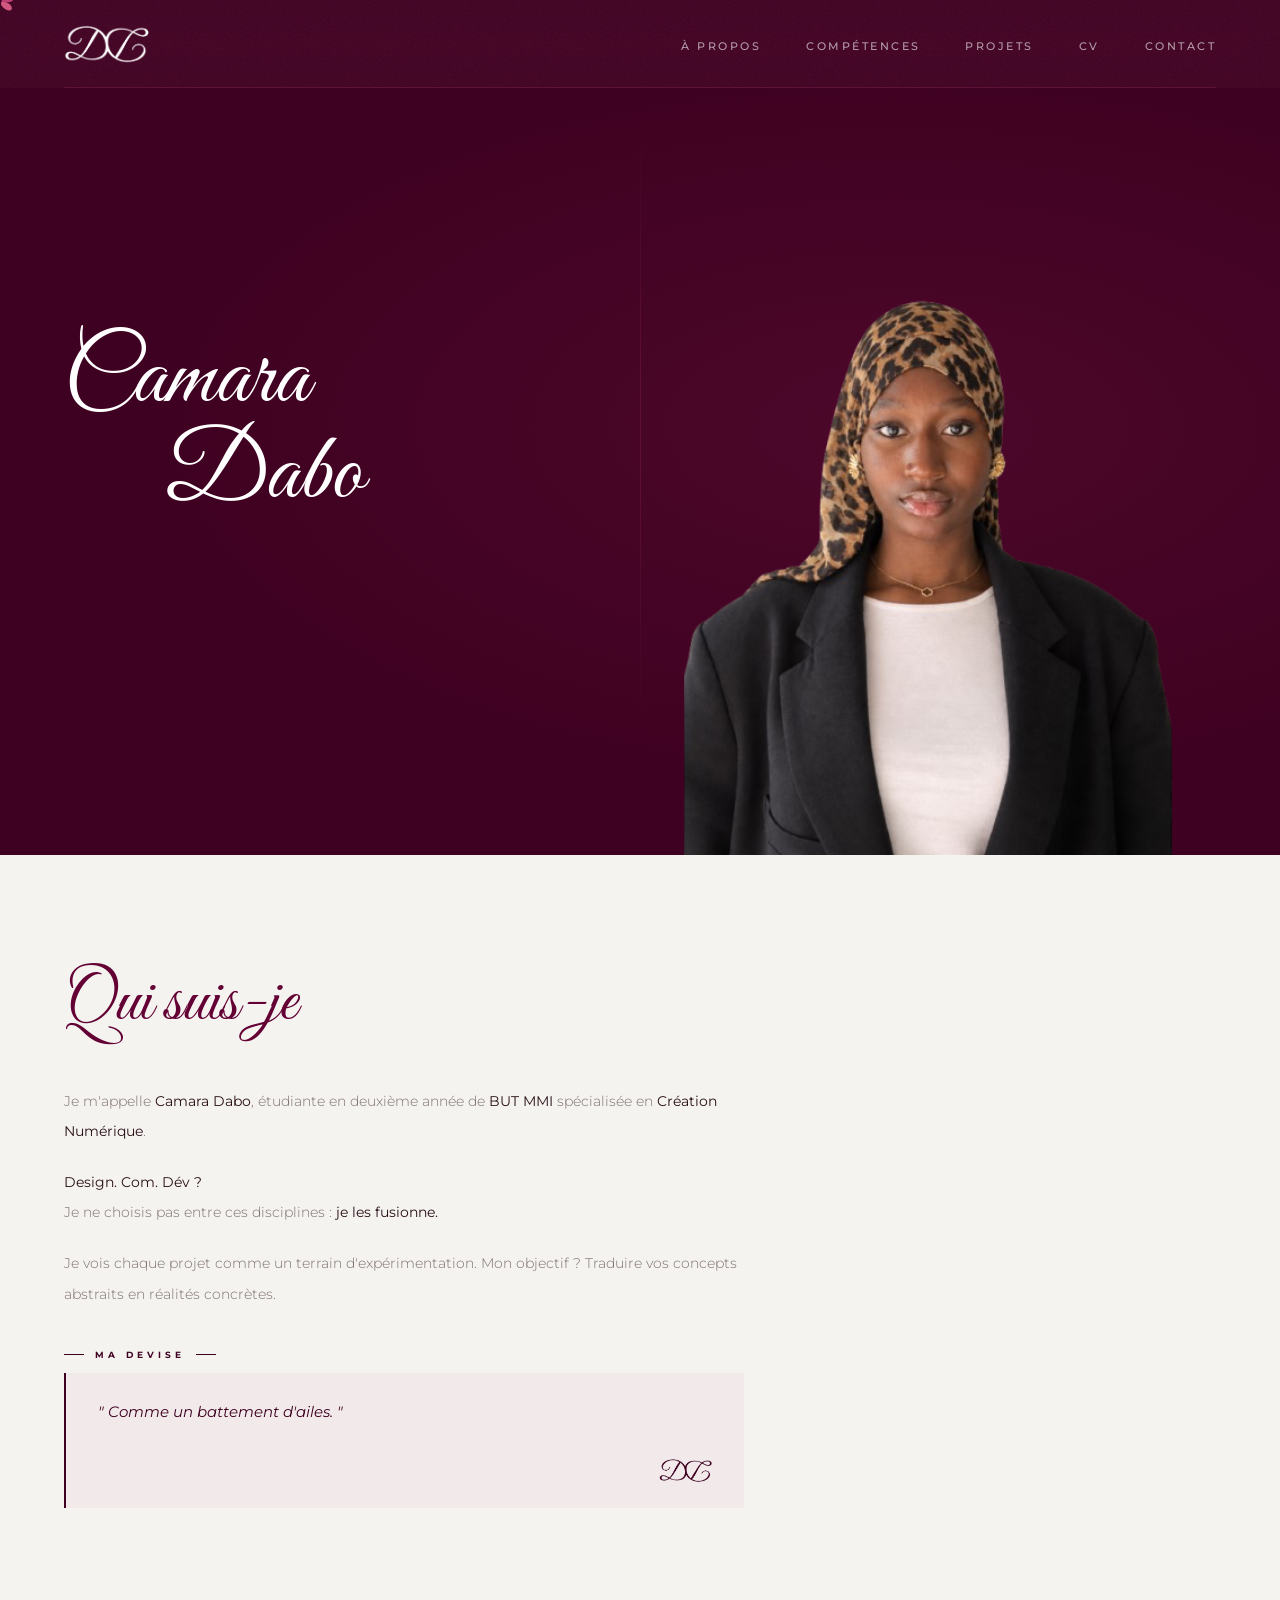
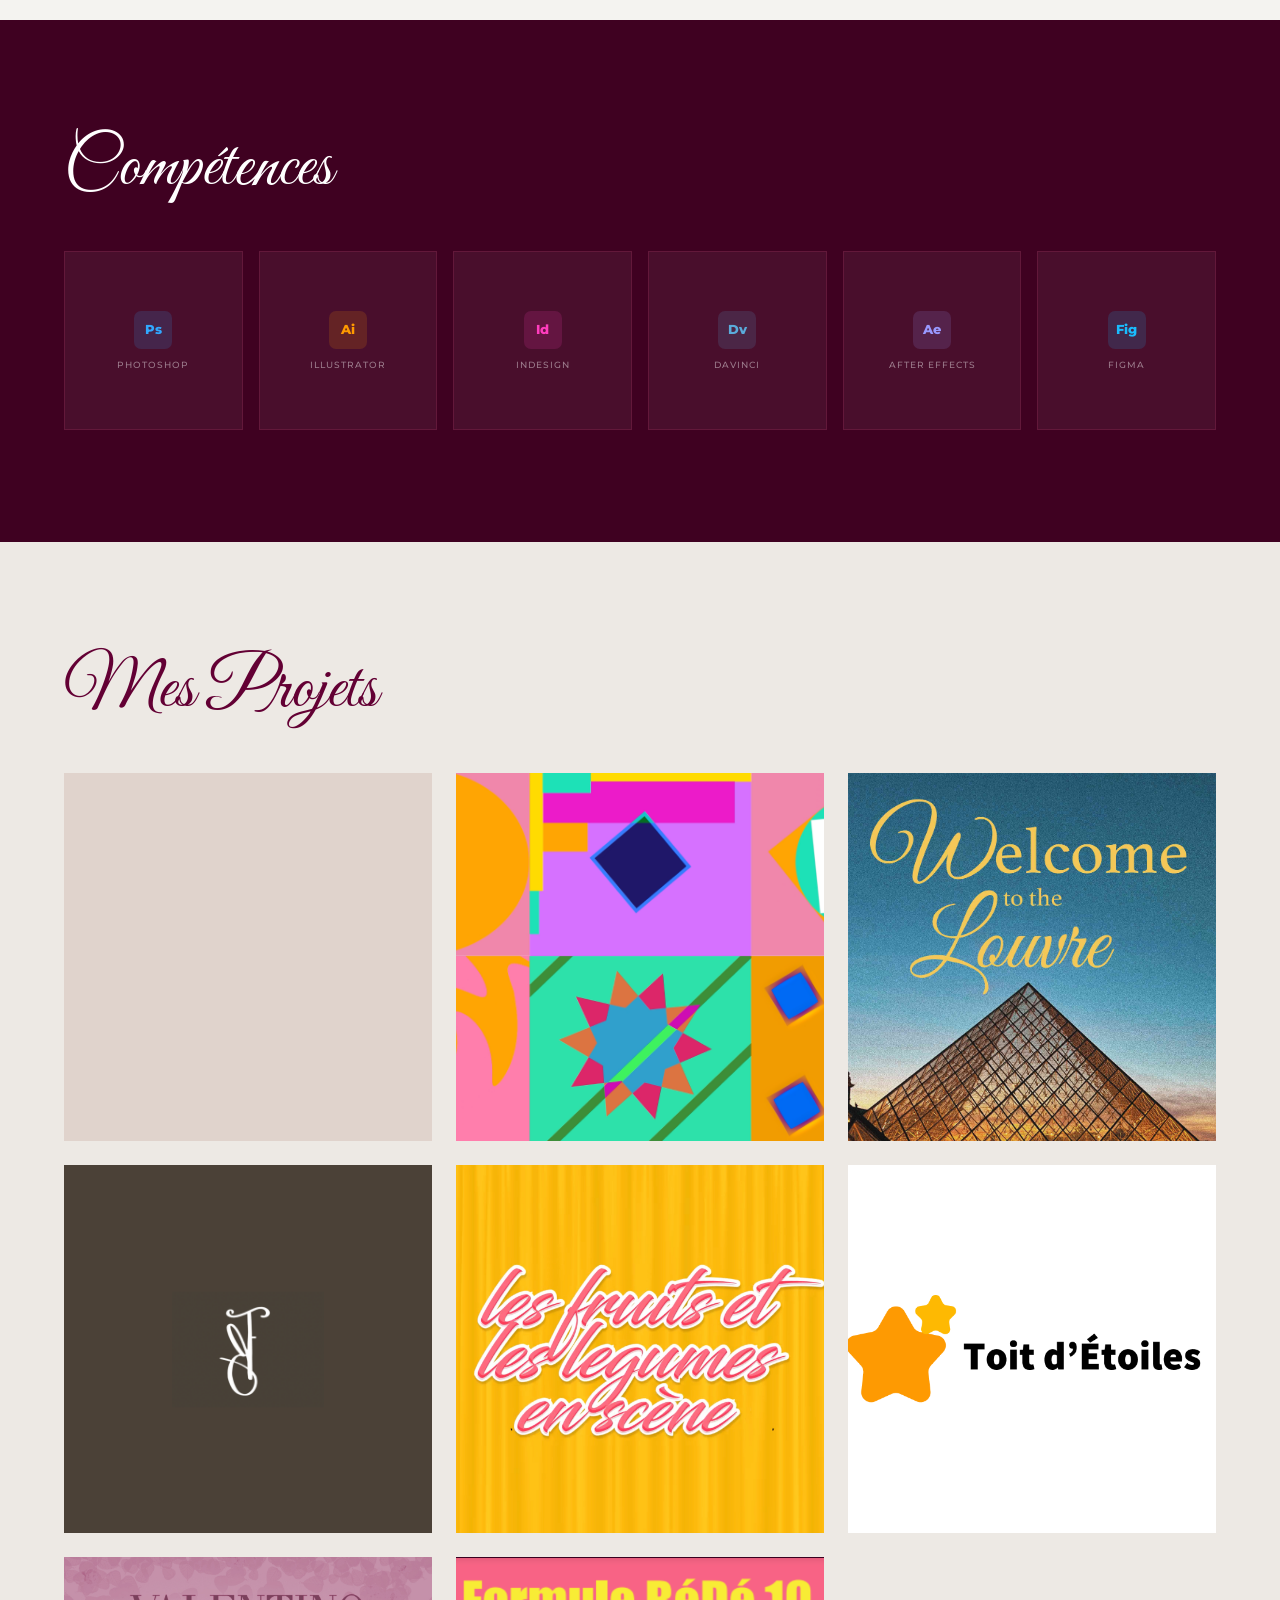
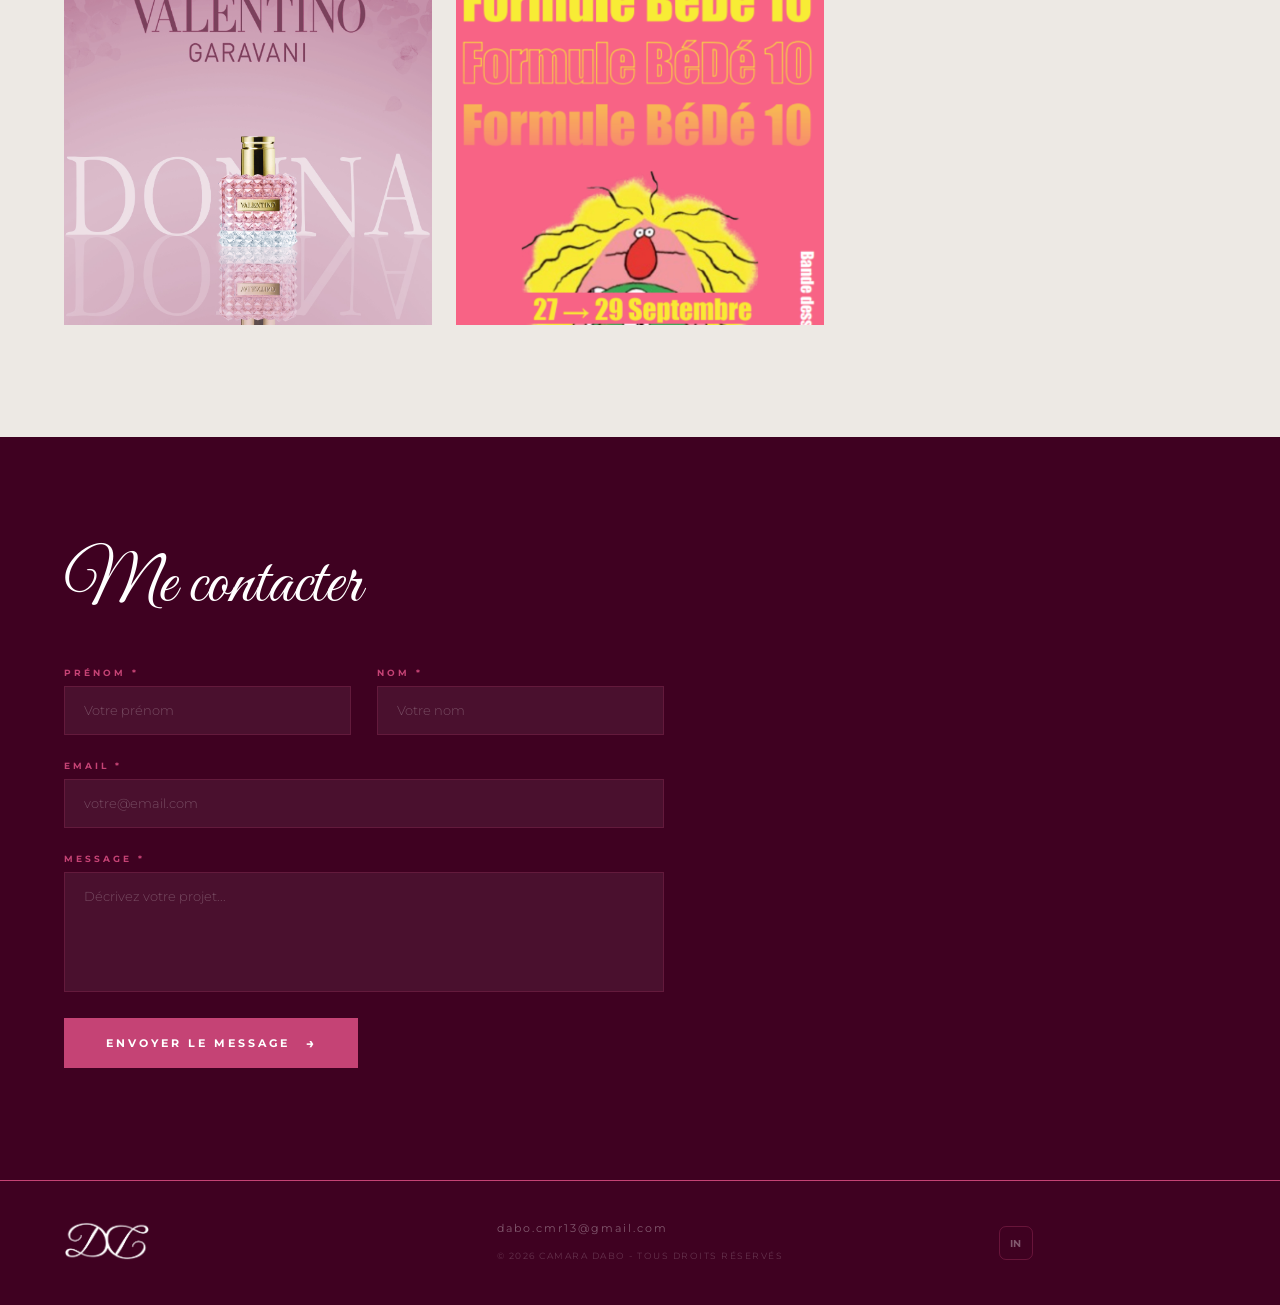
==== index.html @ da6d6d0e "Refactor hero section and update study year Updated the hero section to separate first name and last" ====
<!DOCTYPE html>
<html lang="fr">
<head>
    <meta charset="UTF-8">
    <meta name="viewport" content="width=device-width, initial-scale=1.0">
    <title>Camara Dabo — Designer</title>
    <link href="https://fonts.googleapis.com/css2?family=Great+Vibes&family=Montserrat:ital,wght@0,300;0,400;0,500;0,600;0,700;1,300&display=swap" rel="stylesheet">
    <link rel="stylesheet" href="css/style.css">
<link rel="icon" type="image/png" href="images/logo-couleur.png">
</head>
<body>

<svg id="bf-main" xmlns="http://www.w3.org/2000/svg" viewBox="0 0 50 40">
  <path d="M24 18 C18 10, 6 6, 4 14 C2 20, 10 26, 22 22 Z" fill="#c54375" opacity=".95"/>
  <path d="M23 22 C16 22, 5 28, 8 34 C11 38, 20 34, 24 26 Z" fill="#e0608a" opacity=".9"/>
  <path d="M26 18 C32 10, 44 6, 46 14 C48 20, 40 26, 28 22 Z" fill="#c54375" opacity=".95"/>
  <path d="M27 22 C34 22, 45 28, 42 34 C39 38, 30 34, 26 26 Z" fill="#e0608a" opacity=".9"/>
  <ellipse cx="25" cy="21" rx="1.8" ry="10" fill="#3f0121"/>
  <circle cx="25" cy="11" r="2" fill="#3f0121"/>
</svg>

<nav id="nav" class="dark">
  <a href="#hero" class="logo">
    <img src="images/logo-blanc.png" id="nav-logo" alt="Logo Dabo" style="height: 40px;">
  </a>
  <ul id="nav-menu">
    <button class="menu-close" id="menu-close">✕</button>
    <li><a href="#about">À propos</a></li>
    <li><a href="#skills">Compétences</a></li>
    <li><a href="#projects">Projets</a></li>
    <li><a href="CV-Camara-Dabo.pdf" target="_blank">Cv</a></li>
    <li><a href="#contact">Contact</a></li>
  </ul>
  <button class="burger" id="burger" aria-label="Menu">
    <span></span>
    <span></span>
    <span></span>
  </button>
</nav>

<section id="hero" data-theme="dark">
  <div class="hero-text">
    <p class="hero-firstname fade d1">Camara</p>
    <h1 class="hero-name fade d2">Dabo</h1>
  </div>
  <div class="hero-photo fade d3">
    <div class="photo-wrap">
      <img src="images/DaboSansFond.png" alt="Camara Dabo" class="photo-main">
    </div>
  </div>
</section>

<section id="about" data-theme="light">
  <h2 class="section-title-gv fade">Qui suis-je</h2>
  <div class="about-body">
    <p class="fade d1">
      Je m'appelle <strong>Camara Dabo</strong>, étudiante en deuxième année de <strong>BUT MMI</strong> spécialisée en <strong>Création Numérique</strong>. 
    </p>

    <p class="fade d2">
      <strong>Design. Com. Dév ?</strong><br>
      Je ne choisis pas entre ces disciplines : <strong>je les fusionne.</strong>
    </p>

    <p class="fade d3">
      Je vois chaque projet comme un terrain d'expérimentation. Mon objectif ? Traduire vos concepts abstraits en réalités concrètes.
    </p>

    <div class="citation-wrap fade d4">
      <div class="citation-label">Ma devise</div>
      <div class="citation-block">
        <p>" Comme un battement d'ailes. "</p>
        <span class="citation-author">
           <img src="images/logo-prune.png" alt="Logo" style="height: 25px; float: right; margin-top: 10px;">
        </span>
      </div>
    </div>
  </div>
</section>

<section id="skills" data-theme="dark">
  <h2 class="section-title-gv fade">Compétences</h2>
  <div class="sw-grid">
    <div class="sw-card fade d1"><div class="sw-ico ps">Ps</div><span class="sw-name">Photoshop</span></div>
    <div class="sw-card fade d2"><div class="sw-ico ai">Ai</div><span class="sw-name">Illustrator</span></div>
    <div class="sw-card fade d3"><div class="sw-ico id">Id</div><span class="sw-name">InDesign</span></div>
    <div class="sw-card fade d4"><div class="sw-ico dv">Dv</div><span class="sw-name">DaVinci</span></div>
    <div class="sw-card fade d5"><div class="sw-ico ae">Ae</div><span class="sw-name">After Effects</span></div>
    <div class="sw-card fade d6"><div class="sw-ico fig">Fig</div><span class="sw-name">Figma</span></div>
  </div>
</section>

<!-- ══ PROJECTS — CRÈME ══ -->
<section id="projects" data-theme="light">
  <h2 class="section-title-gv fade">Mes Projets</h2>
  <div class="proj-grid">

    <a href="projets/animation-logo-nike.html" class="proj-card-link fade d1">
  <div class="proj-card">
    <img src="images/logo-nike.png" alt="Animation Logo Nike" onerror="this.style.display='none'">
    <div class="proj-overlay">
      <span class="proj-tag">Motion Design</span>
      <div class="proj-name">Animation Logo Nike</div>
      <p class="proj-desc">Évolution animée de 3 logos Nike de 1964 à aujourd'hui.</p>
      <span class="proj-cta">Voir le projet →</span>
    </div>
  </div>
</a>

    <a href="projets/animation-geographique.html" class="proj-card-link fade d1">
  <div class="proj-card">
    <img src="images/formesgeo.png" alt="Formes géométriques" onerror="this.style.display='none'">
    <div class="proj-overlay">
      <span class="proj-tag">Motion Design</span>
      <div class="proj-name">Formes en mouvement</div>
      <p class="proj-desc">Six animations géométriques assemblées en une seule composition sur After Effects.</p>
      <span class="proj-cta">Voir le projet →</span>
    </div>
  </div>
</a>

    <a href="projets/louvre.html" class="proj-card-link fade d1">
      <div class="proj-card">
        <img src="images/Louvre.jpg" alt="The Louvre" onerror="this.style.display='none'">
        <div class="proj-overlay">
          <span class="proj-tag">Design Graphique</span>
          <div class="proj-name">The Louvre</div>
          <p class="proj-desc">Affiche architecturale du Musée du Louvre.</p>
          <span class="proj-cta">Voir le projet →</span>
        </div>
      </div>
    </a>

    <a href="projets/btf.html" class="proj-card-link fade d2">
      <div class="proj-card">
        <img src="images/butterflycosmt.png" alt="Butterfly Cosmetics" onerror="this.style.display='none'">
        <div class="proj-overlay">
          <span class="proj-tag">Branding</span>
          <div class="proj-name">Butterfly Cosmetics</div>
          <p class="proj-desc">Branding de ma marque Butterfly Cosmetics.</p>
          <span class="proj-cta">Voir le projet →</span>
        </div>
      </div>
    </a>

    <a href="projets/motion-data.html" class="proj-card-link fade d3">
      <div class="proj-card">
        <img src="images/miniatureFL.png" alt="Motion Design" onerror="this.style.display='none'">
        <div class="proj-overlay">
          <span class="proj-tag">Motion design</span>
          <div class="proj-name">Les fruits et légumes en scène</div>
          <p class="proj-desc">Data-visualisation d'un jeu de données en motion design.</p>
          <span class="proj-cta">Voir le projet →</span>
        </div>
      </div>
    </a>

    <a href="projets/toitdetoiles.html" class="proj-card-link fade d4">
      <div class="proj-card">
        <img src="images/toitdetoiles.png" alt="Toit d'étoiles" onerror="this.style.display='none'">
        <div class="proj-overlay">
          <span class="proj-tag">Design d'interface</span>
          <div class="proj-name">Toit d'étoiles</div>
          <p class="proj-desc">Maquette web pour un site d'une agence immobilière fictive.</p>
          <span class="proj-cta">Voir le projet →</span>
        </div>
      </div>
    </a>

    <a href="projets/valentino.html" class="proj-card-link fade d5">
      <div class="proj-card">
        <img src="images/valentino.jpg" alt="Valentino" onerror="this.style.display='none'">
        <div class="proj-overlay">
          <span class="proj-tag">Design graphique</span>
          <div class="proj-name">Valentino - Donna</div>
          <p class="proj-desc">Flyer promotionnel pour l'eau de parfum Donna.</p>
          <span class="proj-cta">Voir le projet →</span>
        </div>
      </div>
    </a>

    <a href="projets/formulebd.html" class="proj-card-link fade d6">
      <div class="proj-card">
        <img src="images/formulebd.png" alt="Formule Bédé" onerror="this.style.display='none'">
        <div class="proj-overlay">
          <span class="proj-tag">Design éditorial</span>
          <div class="proj-name">Formule Bédé 10</div>
          <p class="proj-desc">Programme du festival Formule Bédé 10 réalisé sur InDesign.</p>
          <span class="proj-cta">Voir le projet →</span>
        </div>
      </div>
    </a>

  </div>
</section>

<section id="contact" data-theme="dark">
  <h2 class="section-title-gv fade">Me contacter</h2>
  <form class="form fade d1" action="https://formspree.io/f/mjgeqdlr" method="POST">
    <input type="hidden" name="_subject" value="Nouveau message depuis ton portfolio">
    <div class="form-row">
      <div class="fg"><label>Prénom *</label><input type="text" name="prénom" placeholder="Votre prénom" required></div>
      <div class="fg"><label>Nom *</label><input type="text" name="nom" placeholder="Votre nom" required></div>
    </div>
    <div class="fg"><label>Email *</label><input type="email" name="email" placeholder="votre@email.com" required></div>
    <div class="fg"><label>Message *</label><textarea name="message" placeholder="Décrivez votre projet..." required></textarea></div>
    <button type="submit" class="form-btn">Envoyer le message</button>
  </form>
</section>

<footer>
  <div class="footer-left">
     <img src="images/logo-blanc.png" alt="Logo Dabo" style="height: 40px;">
  </div>
  <div class="footer-center">
    <a href="mailto:camara.dabo@email.com" class="fmail">dabo.cmr13@gmail.com</a>
    <div class="fcopy">© 2026 Camara Dabo - Tous droits réservés</div>
  </div>
  <div class="footer-right">
    <div class="fsocials">
      <a href="https://www.linkedin.com/in/dabo-camara/" class="soc">IN</a>
    </div>
  </div>
</footer>

<script src="js/index.js"></script></body>
</html>
---- css/style.css ----
:root {
    --dark: #3f0121;
    --primary: #630034;
    --accent: #c54375;
    --cream: #f4f3f0;
    --warm: #ede9e4;
    --white: #ffffff;
    --muted: #9e8e8a;
    --ink: #2a1018;
}

*, ::before, ::after {
    margin: 0px;
    padding: 0px;
    box-sizing: border-box;
}

html {
    scroll-behavior: smooth;
}

body {
    font-family: Montserrat, sans-serif;
    background: var(--cream);
    color: var(--ink);
    overflow-x: hidden;
    cursor: none;
}

::-webkit-scrollbar {
    width: 2px;
}

::-webkit-scrollbar-thumb {
    background: var(--accent);
}

#bf-main, #bf-trail {
    position: fixed;
    pointer-events: none;
    z-index: 9999;
    transform: translate(-50%, -50%);
    animation: 1.1s ease-in-out infinite bf-flutter;
}

#bf-main {
    width: 34px;
    height: 34px;
}

#bf-trail {
    width: 20px;
    height: 20px;
    z-index: 9998;
    opacity: 0.3;
    transition: left 0.14s ease-out, top 0.14s ease-out;
    animation-direction: reverse;
}

@keyframes bf-flutter {
    0%, 100% {
        transform: translate(-50%, -50%) scaleX(1) rotate(-6deg);
    }

    25% {
        transform: translate(-50%, -50%) scaleX(0.45) rotate(0deg);
    }

    50% {
        transform: translate(-50%, -50%) scaleX(1) rotate(6deg);
    }

    75% {
        transform: translate(-50%, -50%) scaleX(0.45) rotate(0deg);
    }
}

nav {
    position: fixed;
    top: 0px;
    left: 0px;
    right: 0px;
    z-index: 100;
    display: flex;
    align-items: center;
    justify-content: space-between;
    padding: 1.5rem 5vw;
    transition: padding 0.35s, background 0.4s;
    isolation: isolate;
}

nav::before {
    content: "";
    position: absolute;
    inset: 0px;
    z-index: -1;
    background-image: url("data:image/svg+xml,%3Csvg viewBox='0 0 200 200' xmlns='http://www.w3.org/2000/svg'%3E%3Cfilter id='n'%3E%3CfeTurbulence type='fractalNoise' baseFrequency='0.8' numOctaves='4' stitchTiles='stitch'/%3E%3C/filter%3E%3Crect width='100%25' height='100%25' filter='url(%23n)' opacity='0.07'/%3E%3C/svg%3E");
    background-size: 180px 180px;
    pointer-events: none;
}

nav::after {
    content: "";
    position: absolute;
    bottom: 0px;
    left: 5vw;
    right: 5vw;
    height: 1px;
    transition: background 0.4s;
}

nav.dark {
    background: rgba(63, 1, 33, 0.8);
    backdrop-filter: blur(18px) saturate(130%);
}

nav.dark::after {
    background: rgba(197, 67, 117, 0.2);
}

nav.dark .logo-d1, nav.dark .logo-d2 {
    color: var(--white);
}

nav.dark ul a {
    color: rgba(255, 255, 255, 0.6);
}

nav.dark ul a:hover {
    color: var(--white);
}

nav.dark ul a::after {
    background: var(--white);
}

nav.light {
    background: rgba(244, 243, 240, 0.9);
    backdrop-filter: blur(18px) saturate(130%);
}

nav.light::after {
    background: rgba(197, 67, 117, 0.1);
}

nav.light .logo-d1, nav.light .logo-d2 {
    color: var(--primary);
}

nav.light ul a {
    color: var(--ink);
}

nav.light ul a:hover {
    color: var(--accent);
}

nav.light ul a::after {
    background: var(--accent);
}

.logo {
    text-decoration: none;
    display: flex;
    align-items: baseline;
}

nav ul {
    list-style: none;
    display: flex;
    gap: 2.8rem;
}

nav ul a {
    text-decoration: none;
    font-size: 0.7rem;
    letter-spacing: 2.5px;
    text-transform: uppercase;
    font-weight: 500;
    position: relative;
    padding-bottom: 3px;
    transition: color 0.3s;
}

nav ul a::after {
    content: "";
    position: absolute;
    bottom: 0px;
    left: 0px;
    width: 0px;
    height: 1px;
    transition: width 0.3s;
}

nav ul a:hover::after {
    width: 100%;
}

.burger {
    display: none;
    flex-direction: column;
    gap: 5px;
    background: none;
    border: none;
    cursor: pointer;
    padding: .4rem;
    z-index: 200;
    display: none;

}

.burger span {
    display: block;
    width: 24px;
    height: 1.5px;
    background: var(--white);
    transition: transform 0.3s, opacity 0.3s;
}

nav.light .burger span {
    background: var(--ink);
}

.burger.open span:nth-child(1) {
    transform: translateY(6.5px) rotate(45deg);
}

.burger.open span:nth-child(2) {
    opacity: 0;
}

.burger.open span:nth-child(3) {
    transform: translateY(-6.5px) rotate(-45deg);
}

.menu-close {
    display: none;
}


#hero {
    min-height: 95vh;
    background: var(--dark);
    display: grid;
    grid-template-columns: 1fr 1fr;
    align-items: center;
    padding: 0px 5vw;
    position: relative;
    overflow: hidden;
}

#hero::before {
    content: "";
    position: absolute;
    inset: 0px;
    pointer-events: none;
    background: radial-gradient(at 70% 50%, rgba(197, 67, 117, 0.1) 0%, transparent 60%);
}

#hero::after {
    content: "";
    position: absolute;
    left: 50%;
    top: 15%;
    width: 1px;
    height: 70%;
    background: linear-gradient(transparent, rgba(197, 67, 117, 0.2), transparent);
    pointer-events: none;
}

.hero-text {
    padding-right: 4rem;
}

.hero-firstname {
    font-family: "Great Vibes", cursive;
    font-size: clamp(4rem, 7.5vw, 7.5rem);
    line-height: 1;
    color: var(--white);
    font-weight: 400;
}

.hero-name {
    font-family: "Great Vibes", cursive;
    font-size: clamp(4rem, 7.5vw, 7.5rem);
    line-height: 1.02;
    color: var(--white);
    font-weight: 400;
    margin-left: 100px;
}

.hero-photo {
    display: flex;
    align-items: flex-end;
    justify-content: center;
    position: relative;
    height: 100%;
    transform: translateY(-3vh);
}

.photo-wrap {
    position: relative;
    width: clamp(300px, 120vw, 500px);
    height: clamp(420px, 54vw, 650px);
    margin-bottom: 0vh;
}

.photo-wrap img {
    width: 100%;
    height: 100%;
    object-fit: contain;
    object-position: bottom center;
    display: block;
}

.photo-placeholder {
    position: absolute;
    inset: 0px;
    background: linear-gradient(160deg, rgba(255, 255, 255, 0.07) 0%, rgba(197, 67, 117, 0.1) 100%);
    border: 1px solid rgba(197, 67, 117, 0.2);
    display: flex;
    flex-direction: column;
    align-items: center;
    justify-content: center;
    gap: 1rem;
}

.photo-placeholder svg {
    width: 64px;
    opacity: 0.2;
}

.photo-placeholder p {
    font-size: 0.65rem;
    letter-spacing: 2px;
    text-transform: uppercase;
    color: rgba(255, 255, 255, 0.3);
}

#about {
    background: var(--cream);
    padding: 7rem 5vw;
}

#about .section-title-gv {
    color: var(--primary);
}

.about-body {
    max-width: 680px;
}

.about-body p {
    font-size: 0.9rem;
    line-height: 2.1;
    font-weight: 300;
    color: rgba(42, 16, 24, 0.58);
    margin-bottom: 1.3rem;
}

.about-body strong {
    font-weight: 400;
    color: var(--ink);
}

.citation-wrap {
    margin-top: 2.5rem;
}

.citation-label {
    font-size: 0.55rem;
    letter-spacing: 4px;
    text-transform: uppercase;
    font-weight: 700;
    color: var(--dark);
    display: flex;
    align-items: center;
    gap: 0.7rem;
    margin-bottom: 0.8rem;
}

.citation-label::before {
    content: "";
    width: 20px;
    height: 1px;
    background: var(--dark);
}

.citation-label::after {
    content: "";
    width: 20px;
    height: 1px;
    background: var(--dark);
}

.citation-block {
    padding: 1.6rem 2rem;
    border-left: 2px solid var(--dark);
    background: rgba(197, 67, 117, 0.05);
    position: relative;
    overflow: hidden;
    min-height: 100px;
}

.citation-block .quote-mark {
    font-family: Georgia, serif;
    font-size: 5rem;
    line-height: 1;
    color: rgb(182, 96, 142);
    position: absolute;
    top: -0.5rem;
    left: 1rem;
    pointer-events: none;
}

.citation-block p {
    font-size: 0.95rem;
    line-height: 1.9;
    font-style: italic;
    font-weight: 400;
    color: rgb(63, 1, 33);
    position: relative;
    z-index: 1;
}

.citation-block .citation-author {
    font-size: 0.6rem;
    letter-spacing: 2.5px;
    text-transform: uppercase;
    font-weight: 600;
    color: var(--accent);
    display: block;
    margin-top: 0.8rem;
}

#skills {
    background: var(--dark);
    padding: 7rem 5vw;
}

#skills .section-title-gv {
    color: var(--white);
}

.sw-grid {
    display: grid;
    grid-template-columns: repeat(6, 1fr);
    gap: 1rem;
    width: 100%;
}

@media (max-width: 1024px) {
    .sw-grid {
        grid-template-columns: repeat(3, 1fr);
    }
}

@media (max-width: 480px) {
    .sw-grid {
        grid-template-columns: repeat(2, 1fr);
    }
}

.sw-card {
    aspect-ratio: 1 / 1;
    background: rgba(255, 255, 255, 0.05);
    border: 1px solid rgba(197, 67, 117, 0.2);
    display: flex;
    flex-direction: column;
    align-items: center;
    justify-content: center;
    gap: 0.65rem;
    transition: 0.3s;
    cursor: default;
    padding: 0.8rem;
}

.sw-card:hover {
    background: rgba(197, 67, 117, 0.12);
    border-color: rgba(197, 67, 117, 0.5);
    transform: translateY(-3px);
}

.sw-ico {
    width: 38px;
    height: 38px;
    border-radius: 7px;
    display: flex;
    align-items: center;
    justify-content: center;
    font-size: 0.8rem;
    font-weight: 800;
}

.sw-ico.ps {
    background: rgba(49, 168, 255, 0.15);
    color: rgb(49, 168, 255);
}

.sw-ico.ai {
    background: rgba(255, 154, 0, 0.15);
    color: rgb(255, 154, 0);
}

.sw-ico.id {
    background: rgba(255, 61, 190, 0.15);
    color: rgb(255, 61, 190);
}

.sw-ico.dv {
    background: rgba(90, 171, 219, 0.15);
    color: rgb(90, 171, 219);
}

.sw-ico.ae {
    background: rgba(153, 153, 255, 0.15);
    color: rgb(153, 153, 255);
}

.sw-ico.fig {
    background: rgba(26, 188, 254, 0.15);
    color: rgb(26, 188, 254);
}

.sw-name {
    font-size: 0.55rem;
    letter-spacing: 1px;
    text-transform: uppercase;
    color: rgba(255, 255, 255, 0.45);
    font-weight: 500;
    text-align: center;
}

#projects {
    background: var(--warm);
    padding: 7rem 5vw;
}

#projects .section-title-gv {
    color: var(--primary);
}

.proj-grid {
    display: grid;
    grid-template-columns: repeat(3, 1fr);
    gap: 1.5rem;
}

.proj-card {
    position: relative;
    overflow: hidden;
    aspect-ratio: 5 / 5;
    cursor: pointer;
    background: rgb(224, 211, 204);
}

.proj-card img {
    position: absolute;
    inset: 0;
    width: 100%;
    height: 100%;
    object-fit: cover;
    object-position: center top;
    transition: transform 0.55s cubic-bezier(0.4, 0, 0.2, 1);
}

.proj-card:hover img {
    transform: scale(1.06);
}

/* === NOUVEL OVERLAY === */

.proj-overlay {
    position: absolute;
    inset: 0;
    background: rgba(63, 1, 33, 0.88); /* violet foncé semi-transparent */
    
    display: flex;
    flex-direction: column;
    align-items: center;
    justify-content: center;
    text-align: center;

    padding: 2rem;

    opacity: 0;
    transition: opacity 0.35s ease;

    backdrop-filter: blur(3px); /* option premium */
}

.proj-card:hover .proj-overlay {
    opacity: 1;
}

/* === TEXTE === */

.proj-tag {
    font-size: 0.6rem;
    letter-spacing: 3px;
    text-transform: uppercase;
    color: var(--accent);
    font-weight: 600;
    margin-bottom: 0.8rem;
}

.proj-name {
    font-size: 1.1rem;
    font-weight: 700;
    color: #ffffff;
    margin-bottom: 0.8rem;
    line-height: 1.3;
}

.proj-desc {
    font-size: 0.8rem;
    color: var(--cream);
    line-height: 1.6;
    font-weight: 300;
    margin-bottom: 1rem;
}

.proj-cta {
    font-size: 0.65rem;
    letter-spacing: 2.5px;
    text-transform: uppercase;
    color: var(--accent);
    font-weight: 700;
}

/* lien */

.proj-card-link {
    text-decoration: none;
    color: inherit;
    display: block;
}
#contact {
    background: var(--dark);
    padding: 7rem 5vw;
}

#contact .section-title-gv {
    color: var(--white);
}

.form {
    display: flex;
    flex-direction: column;
    gap: 1.6rem;
    max-width: 600px;
}

.form-row {
    display: grid;
    grid-template-columns: 1fr 1fr;
    gap: 1.6rem;
}

.fg {
    display: flex;
    flex-direction: column;
    gap: 0.5rem;
}

.fg label {
    font-size: 0.58rem;
    letter-spacing: 3px;
    text-transform: uppercase;
    color: var(--accent);
    font-weight: 700;
}

.fg input, .fg textarea, .fg select {
    background: rgba(255, 255, 255, 0.06);
    border: 1px solid rgba(197, 67, 117, 0.2);
    color: var(--white);
    padding: 0.95rem 1.2rem;
    font-family: Montserrat, sans-serif;
    font-size: 0.83rem;
    font-weight: 300;
    outline: currentcolor;
    border-radius: 0px;
    appearance: none;
    transition: border-color 0.25s;
    width: 100%;
}

.fg input:focus, .fg textarea:focus, .fg select:focus {
    border-color: var(--accent);
}

.fg input::placeholder, .fg textarea::placeholder {
    color: rgba(255, 255, 255, 0.25);
}

.fg textarea {
    resize: none;
    min-height: 120px;
}

.fg select option {
    background: var(--dark);
    color: var(--white);
}

.form-btn {
    display: inline-flex;
    align-items: center;
    gap: 1rem;
    background: var(--accent);
    color: var(--white);
    border: medium;
    padding: 1rem 2.6rem;
    font-family: Montserrat, sans-serif;
    font-size: 0.68rem;
    letter-spacing: 3px;
    text-transform: uppercase;
    font-weight: 700;
    cursor: pointer;
    align-self: flex-start;
    transition: background 0.3s, gap 0.3s;
}

.form-btn::after {
    content: "→";
    font-size: 0.9rem;
    transition: transform 0.3s;
}

.form-btn:hover {
    background: var(--primary);
    gap: 1.6rem;
}

footer {
    background: var(--dark);
    padding: 2.5rem 5vw;
    display: grid;
    grid-template-columns: 1fr auto 1fr;
    align-items: center;
    gap: 2rem;
    border-top: 1px solid var(--accent);
}

.footer-logo-wrap {
    display: flex;
    align-items: baseline;
}

.footer-d1 {
    font-family: "Great Vibes", cursive;
    font-size: 2rem;
    color: var(--white);
    display: inline-block;
    line-height: 1;
}

.footer-d2 {
    font-family: "Great Vibes", cursive;
    font-size: 2rem;
    color: var(--white);
    display: inline-block;
    transform: scaleX(-1);
    line-height: 1;
}

.fcenter {
    text-align: center;
}

.fmail {
    font-size: 0.7rem;
    letter-spacing: 2px;
    color: rgba(255, 255, 255, 0.35);
    text-decoration: none;
    display: block;
    margin-bottom: 0.8rem;
    transition: color 0.25s;
}

.fmail:hover {
    color: var(--accent);
}

.fsocials {
    display: flex;
    gap: 0.9rem;
    justify-content: center;
}

.soc {
    width: 34px;
    height: 34px;
    border: 1px solid rgba(197, 67, 117, 0.3);
    border-radius: 7px;
    display: flex;
    align-items: center;
    justify-content: center;
    text-decoration: none;
    color: rgba(255, 255, 255, 0.35);
    font-size: 0.62rem;
    font-weight: 700;
    transition: 0.25s;
}

.soc:hover {
    border-color: var(--accent);
    color: var(--accent);
}

.fcopy {
    text-align: right;
    font-size: 0.56rem;
    letter-spacing: 1.5px;
    color: rgba(255, 255, 255, 0.2);
    text-transform: uppercase;
    line-height: 1.8;
}

.section-title-gv {
    font-family: "Great Vibes", cursive;
    font-size: clamp(3rem, 5.5vw, 4.8rem);
    line-height: 1.05;
    margin-bottom: 2.8rem;
    font-weight: 400;
}

.fade {
    opacity: 0;
    transform: translateY(22px);
    transition: opacity 0.85s cubic-bezier(0.4, 0, 0.2, 1), transform 0.85s cubic-bezier(0.4, 0, 0.2, 1);
}

.fade.in {
    opacity: 1;
    transform: translateY(0px);
}

.d1 {
    transition-delay: 0.1s;
}

.d2 {
    transition-delay: 0.22s;
}

.d3 {
    transition-delay: 0.34s;
}

.d4 {
    transition-delay: 0.46s;
}

.d5 {
    transition-delay: 0.58s;
}

.d6 {
    transition-delay: 0.7s;
}

@media (max-width: 900px) {
    .burger {
        display: flex;
    }

    nav::after {
        display: none;
    }
#nav-menu {
    position: fixed;
    top: 0;
    left: 0;
    right: 0;
    bottom: 0;
    width: 100%;
    max-width: 100%;
    background: #3f0121;
    flex-direction: column;
    align-items: flex-start;
    justify-content: center;
    gap: 1.8rem;
    transform: translateX(100%);
    transition: transform 0.4s cubic-bezier(0.4, 0, 0.2, 1);
    z-index: 9990;
    display: flex !important;
    visibility: hidden;
    padding: 9rem 3rem;
}

.menu-close {
        display: block;
        position: absolute;
        top: 1.5rem;
        right: 1.5rem;
        background: none;
        border: none;
        color: rgba(255,255,255,0.6);
        font-size: 1.2rem;
        cursor: pointer;
        transition: color 0.25s;
    }

    .menu-close:hover {
        color: var(--white);
    }


#nav-menu.open {
    transform: translateX(0);
    visibility: visible;
}

#nav-menu a {
    color: rgba(255,255,255,0.7) !important;
    font-size: 0.75rem !important;
    letter-spacing: 2.5px !important;
}

#nav-menu a:hover {
    color: var(--white) !important;
}

    /* le reste de tes styles responsive existants */
    #hero { grid-template-columns: 1fr; padding-top: 8rem; gap: 3rem; }
    .hero-text { padding-right: 0px; order: 2; text-align: center; }
    .hero-photo { order: 1; }
    .proj-grid { grid-template-columns: 1fr 1fr; }
    footer { grid-template-columns: 1fr; text-align: center; }
    .fcopy { text-align: center; }
    .form-row { grid-template-columns: 1fr; gap: 1.6rem; }
}
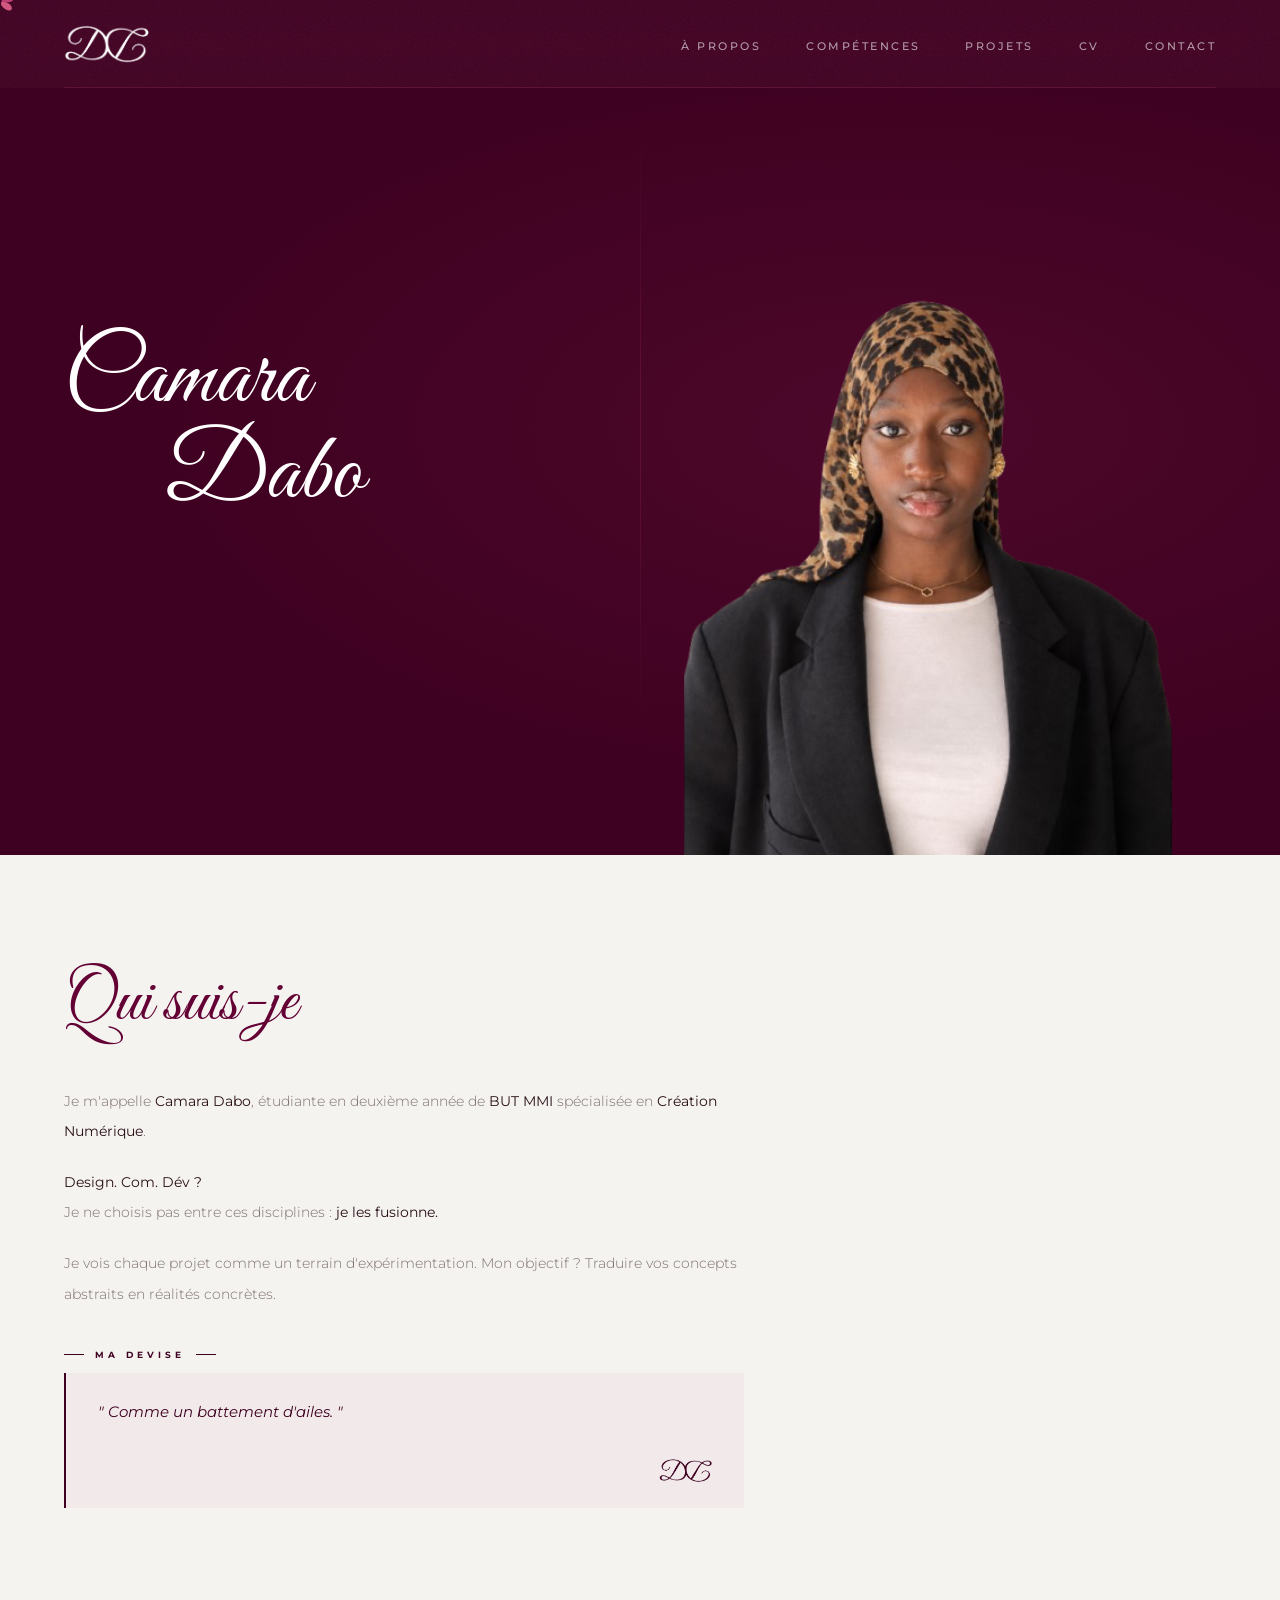
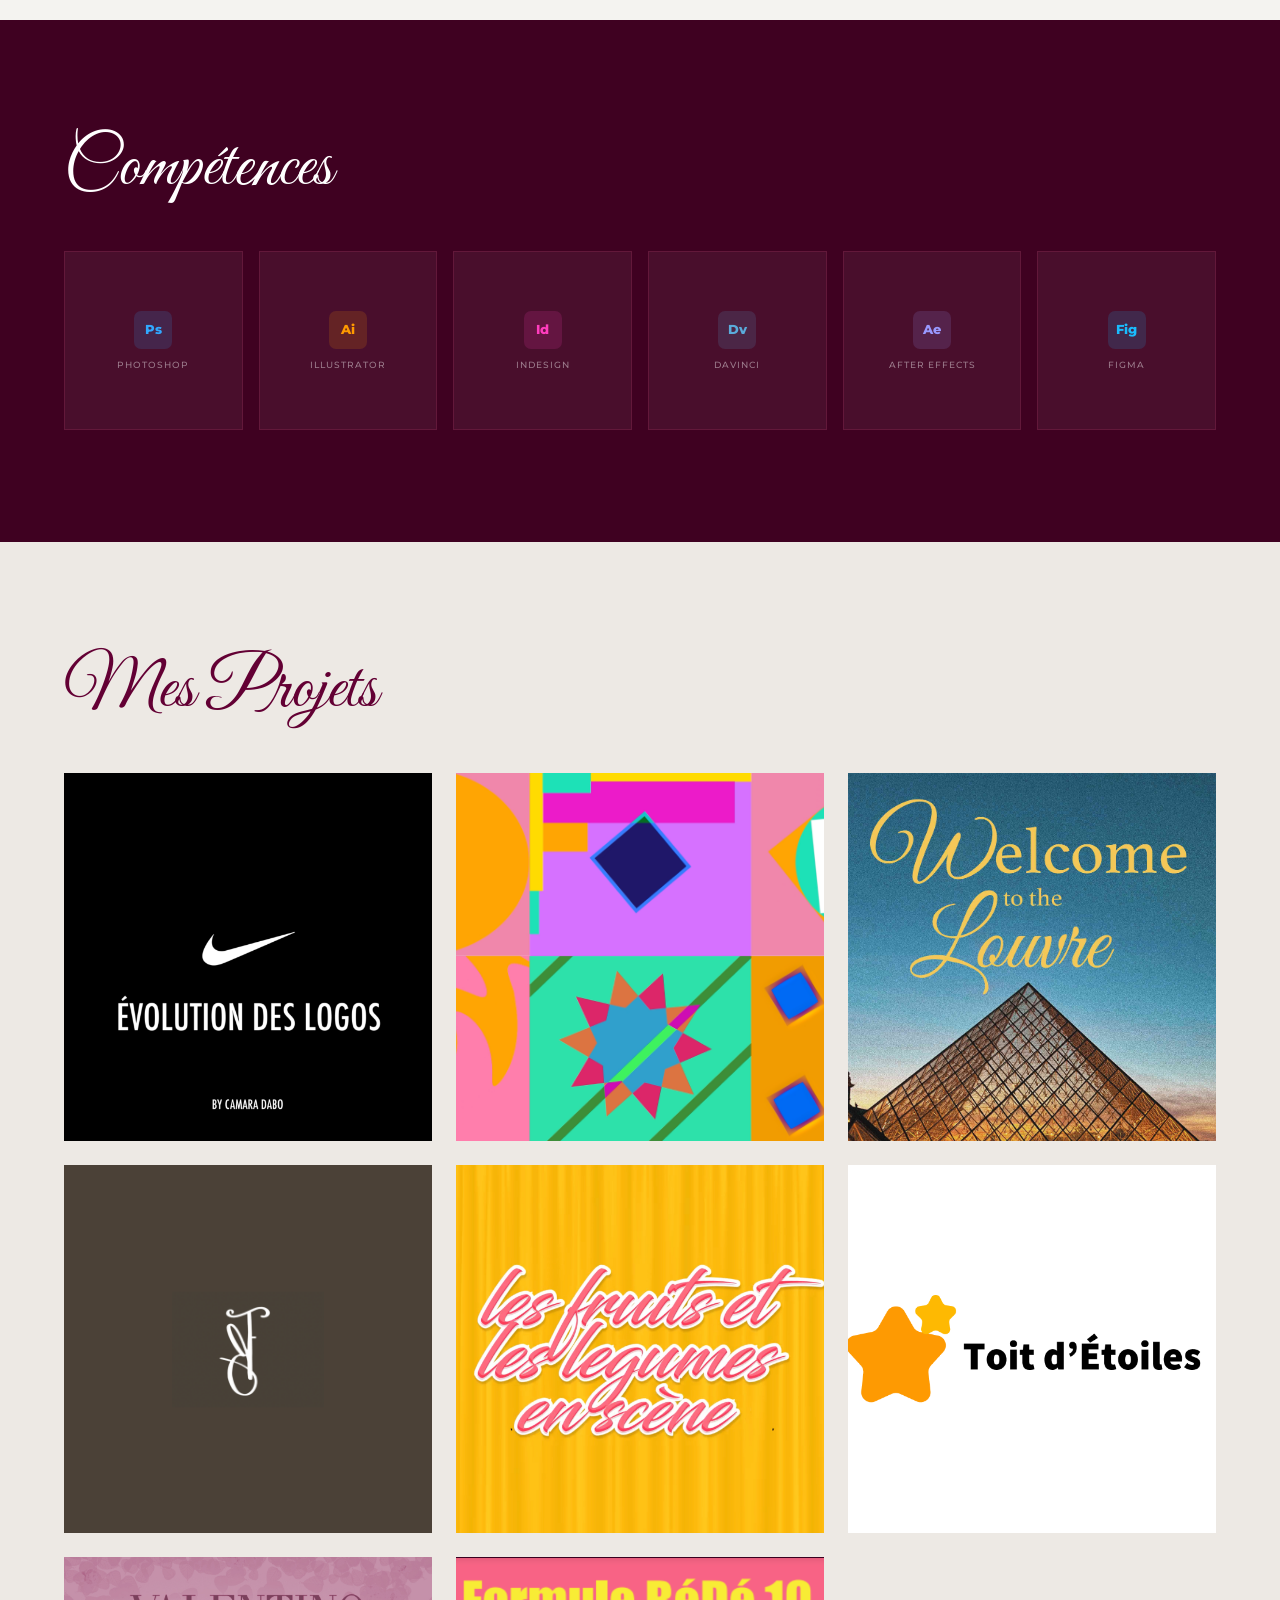
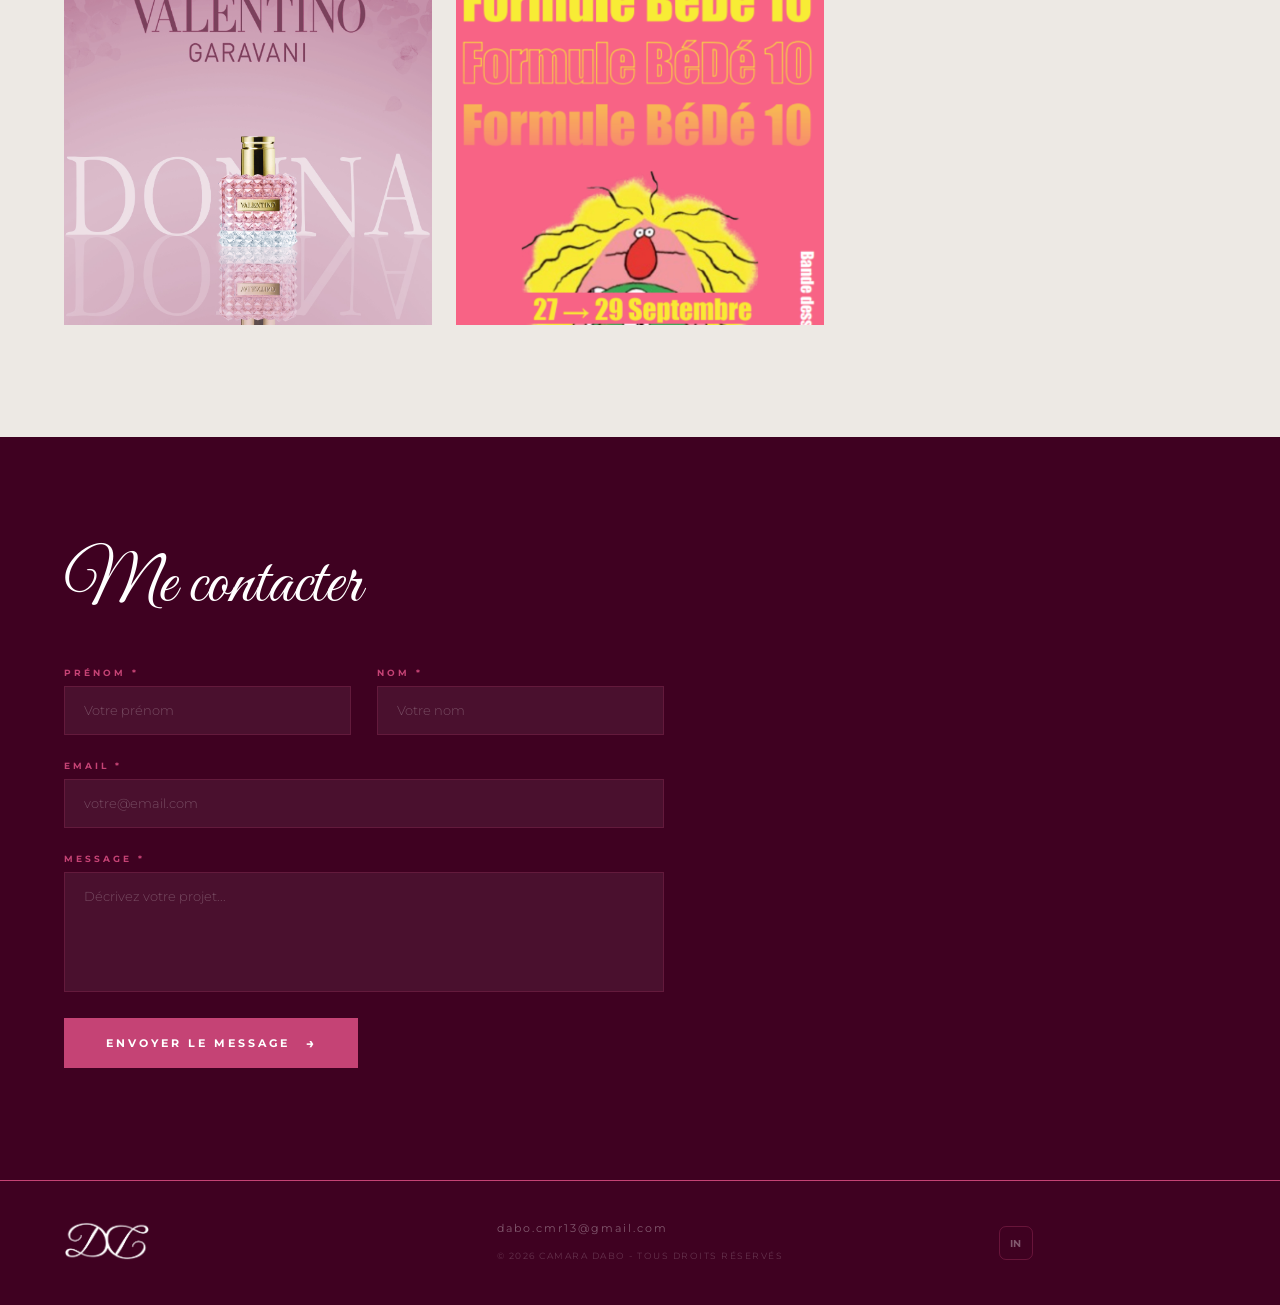
==== commit 5237fddd: "Update image source for Nike logo in index.html" ====
--- a/index.html
+++ b/index.html
@@ -97,7 +97,7 @@
 
     <a href="projets/animation-logo-nike.html" class="proj-card-link fade d1">
   <div class="proj-card">
-    <img src="images/logo-nike.png" alt="Animation Logo Nike" onerror="this.style.display='none'">
+    <img src="images/logonike.png" alt="Animation Logo Nike" onerror="this.style.display='none'">
     <div class="proj-overlay">
       <span class="proj-tag">Motion Design</span>
       <div class="proj-name">Animation Logo Nike</div>
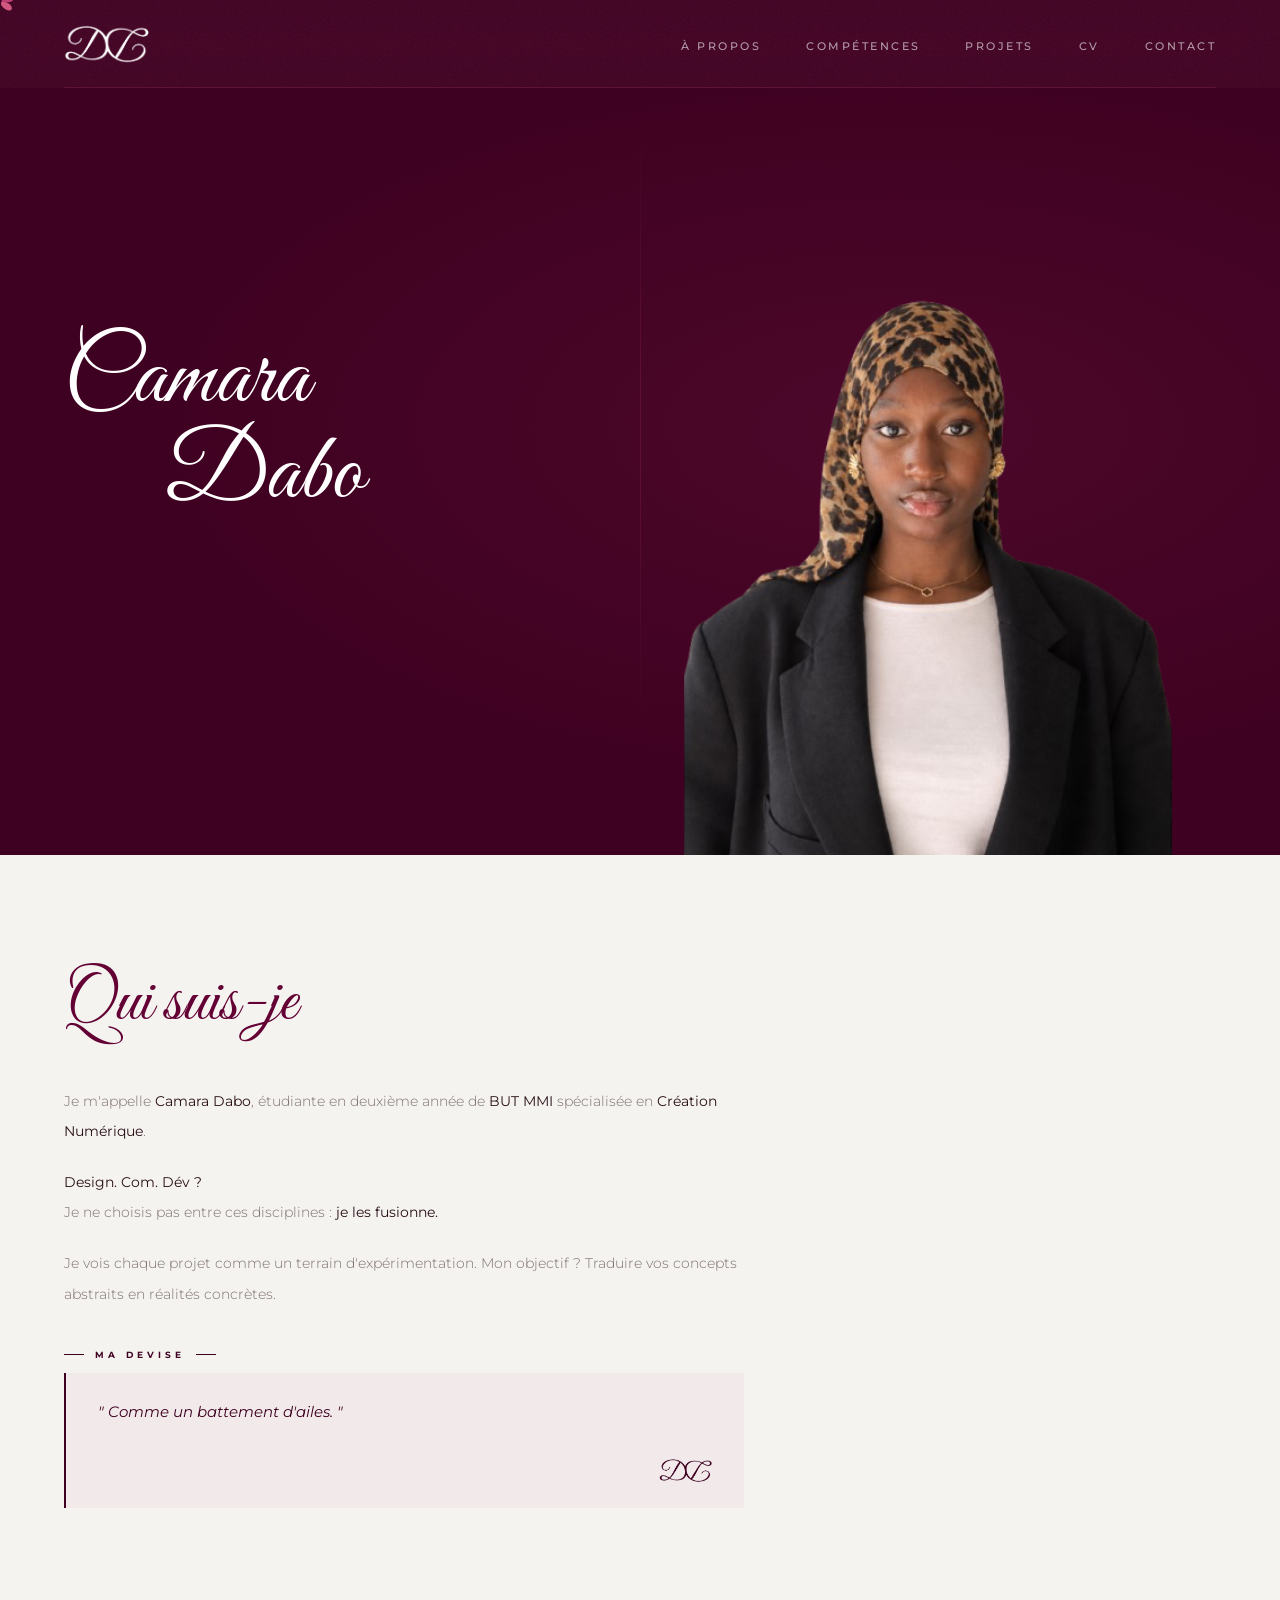
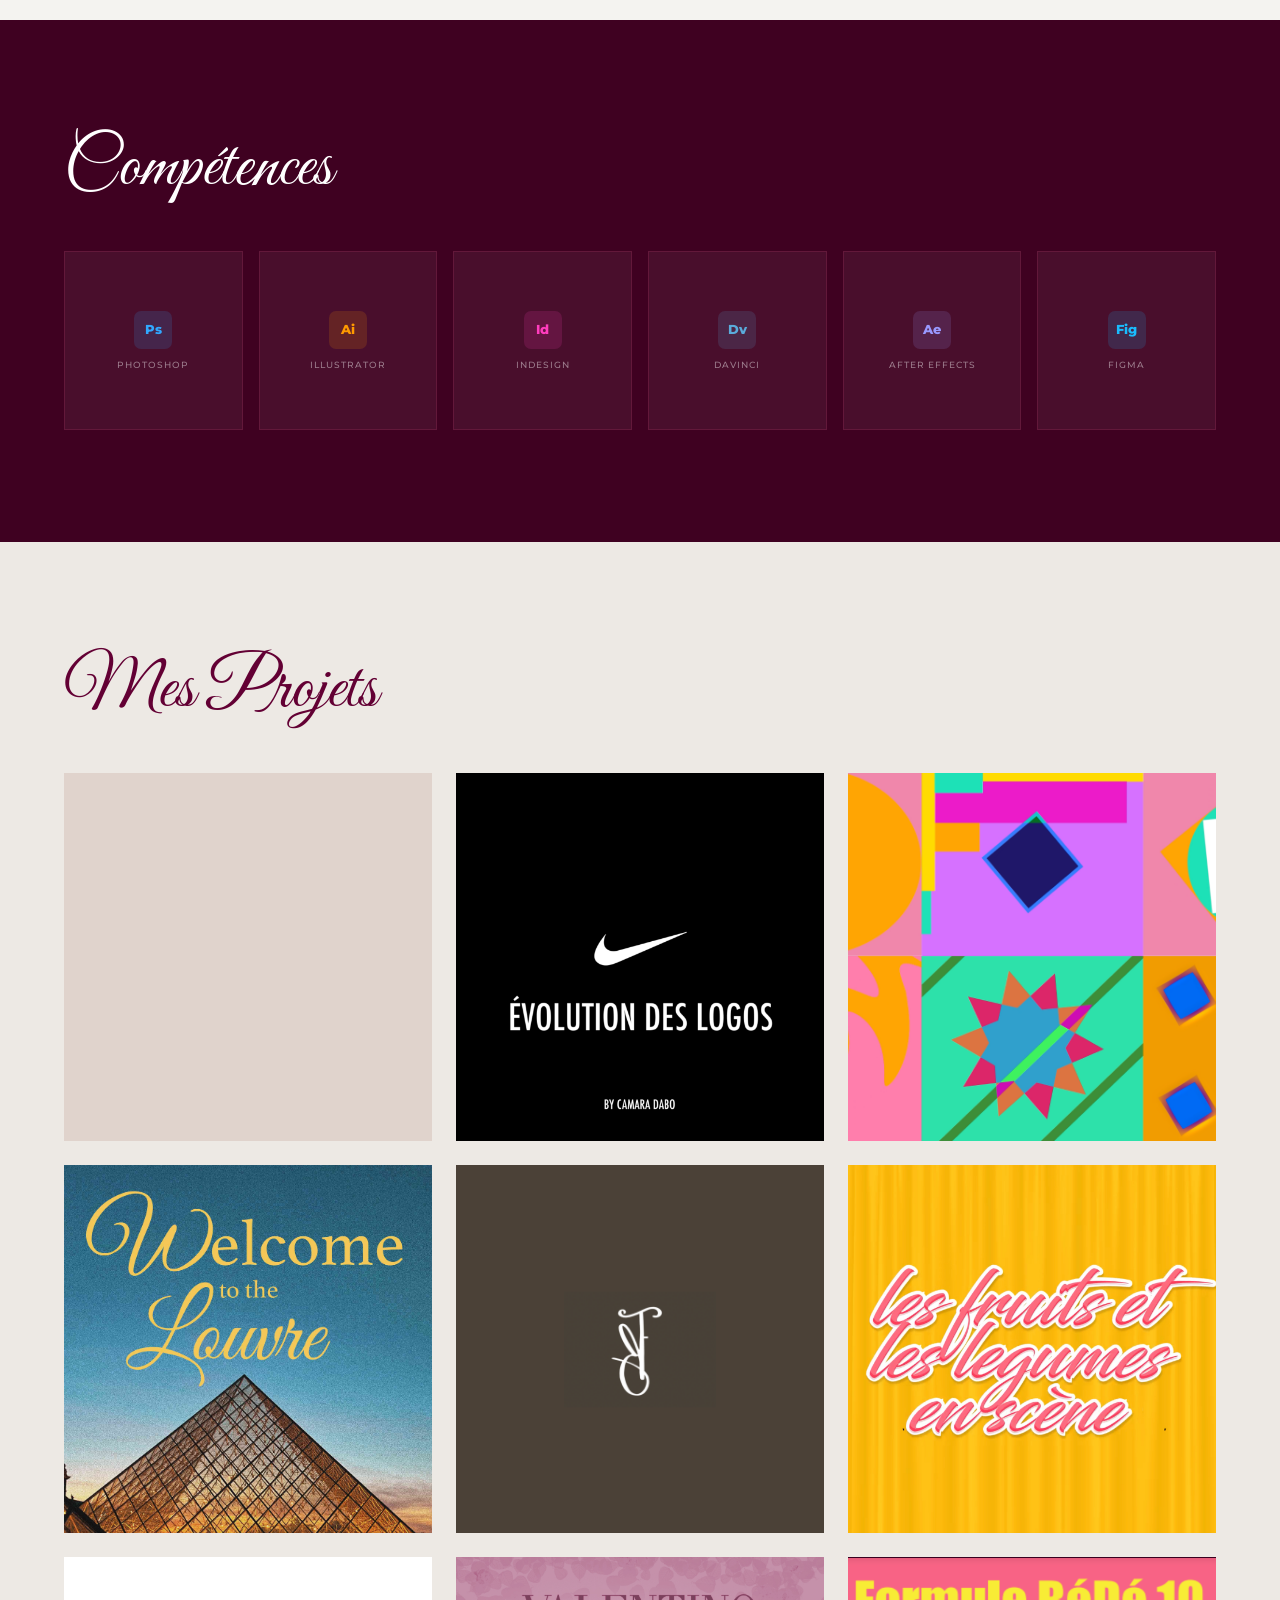
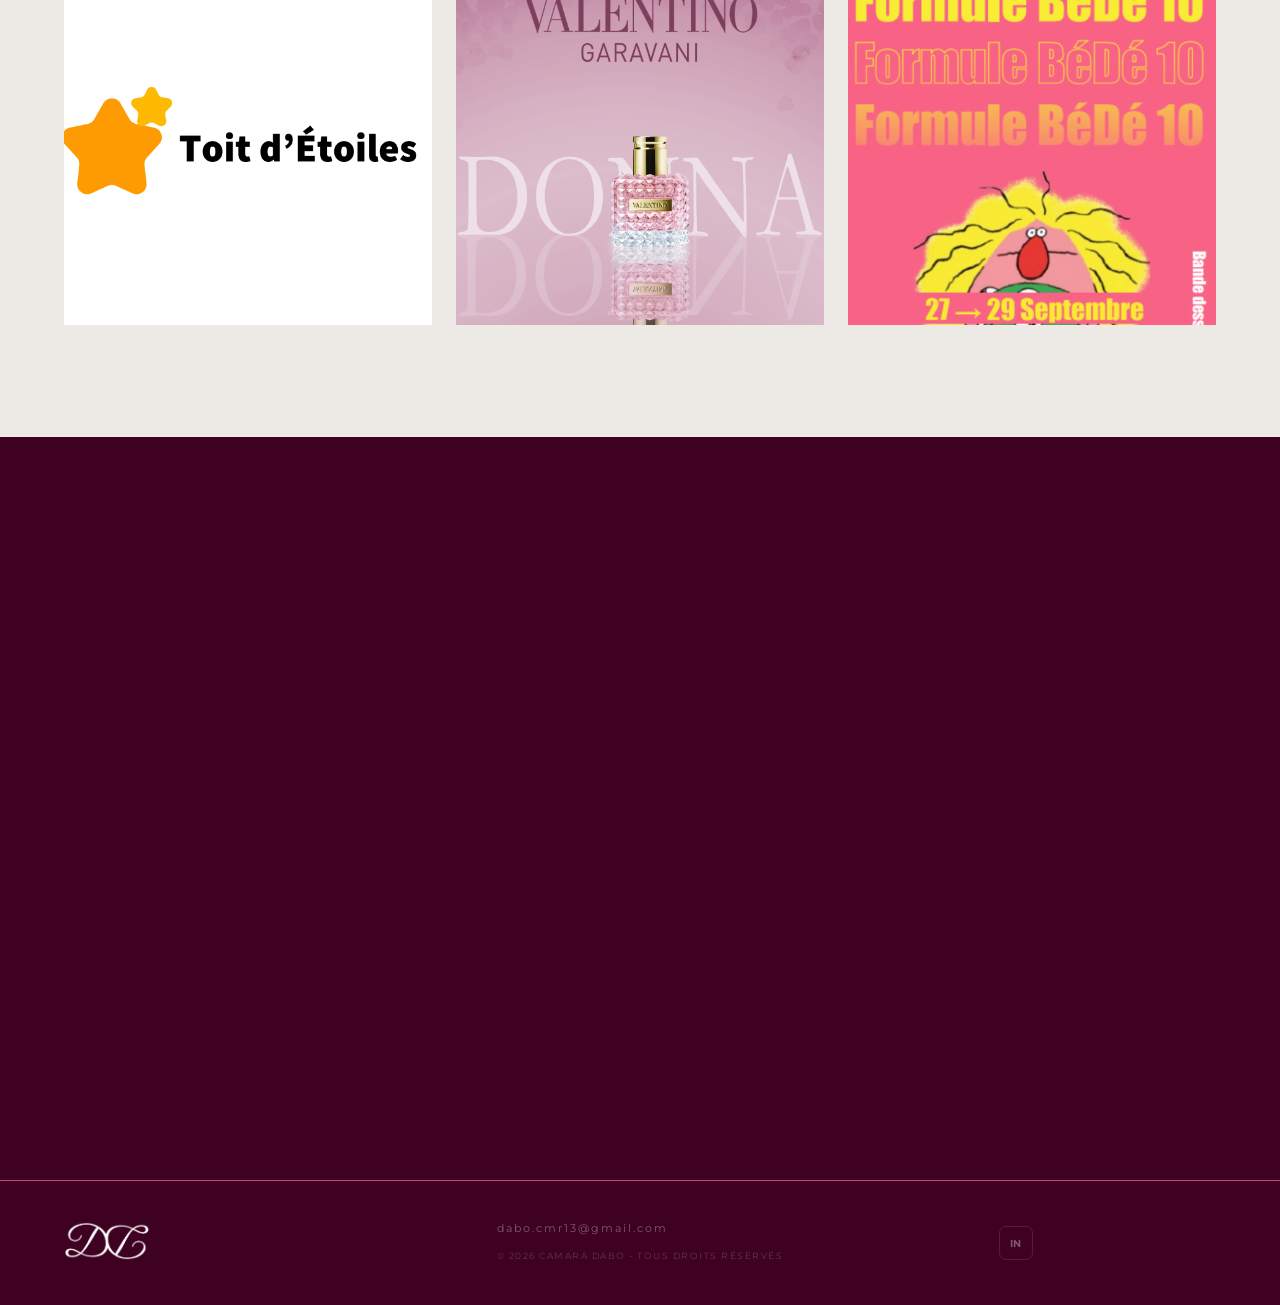
==== commit c9155a3d: "Add project card for Nuit Blanche animation Added a new project card for 'Nuit Blanche' animation wi" ====
--- a/index.html
+++ b/index.html
@@ -95,6 +95,18 @@
   <h2 class="section-title-gv fade">Mes Projets</h2>
   <div class="proj-grid">
 
+    <a href="projets/animation-affiche.html" class="proj-card-link fade">
+  <div class="proj-card">
+    <img src="images/affiche-nuit-blanche.jpg" alt="Animation Affiche Nuit Blanche" onerror="this.style.display='none'">
+    <div class="proj-overlay">
+      <span class="proj-tag">Motion Design</span>
+      <div class="proj-name">Nuit Blanche</div>
+      <p class="proj-desc">Animation d'une affiche de l'évènement Nuit Blanche de Paris.</p>
+      <span class="proj-cta">Voir le projet →</span>
+    </div>
+  </div>
+</a>  
+
     <a href="projets/animation-logo-nike.html" class="proj-card-link fade d1">
   <div class="proj-card">
     <img src="images/logonike.png" alt="Animation Logo Nike" onerror="this.style.display='none'">
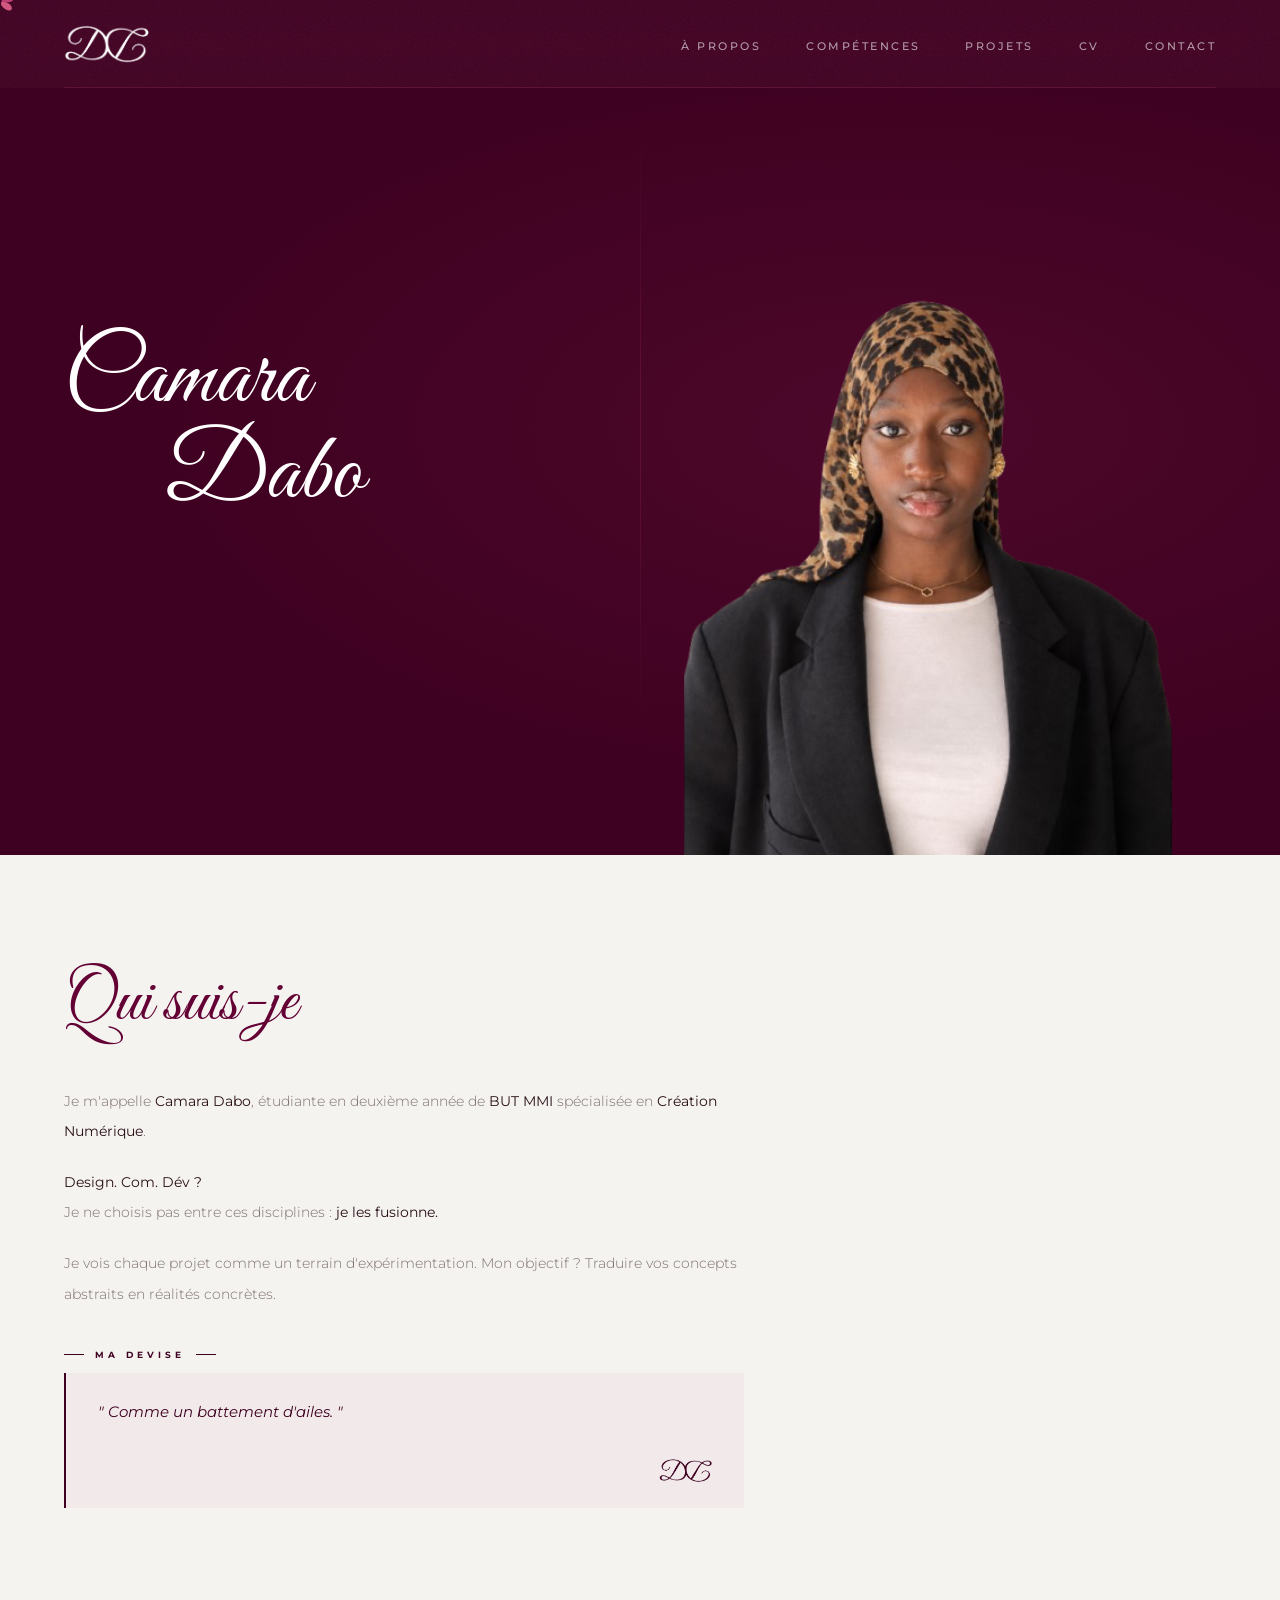
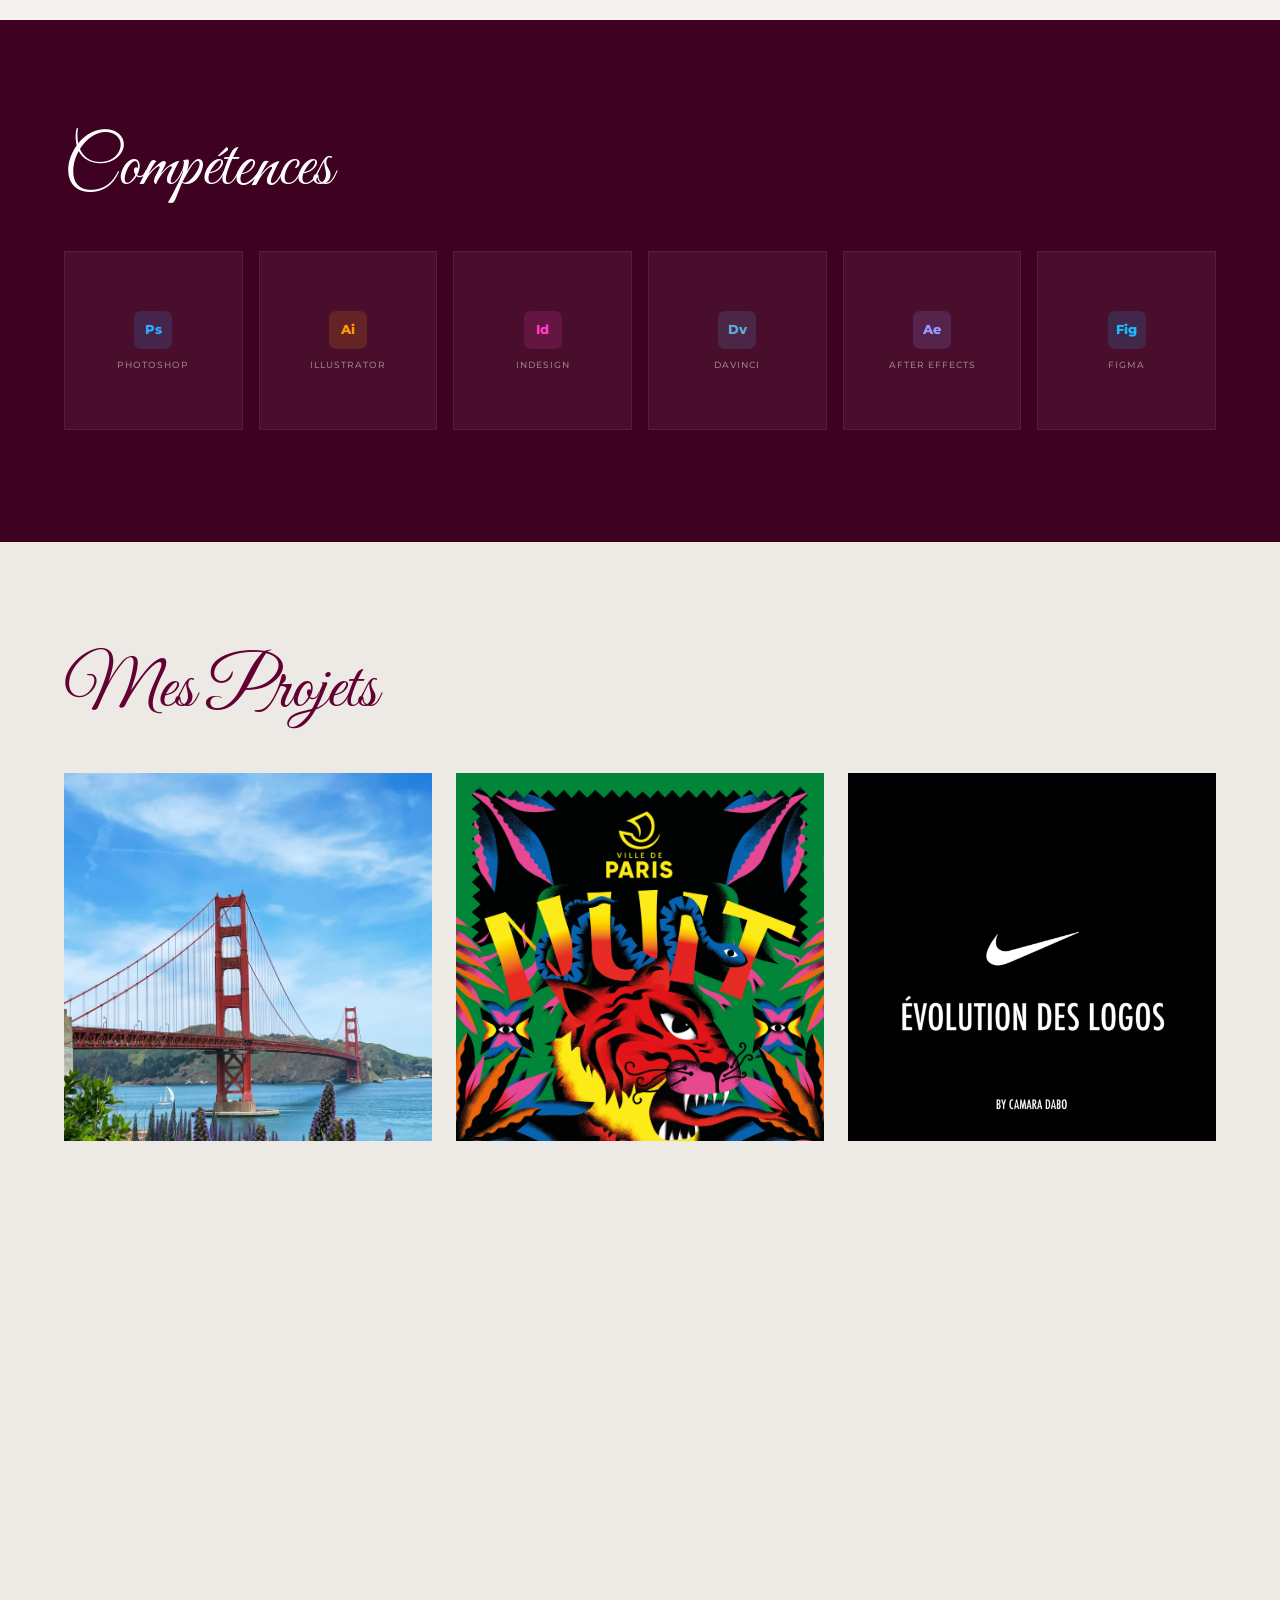
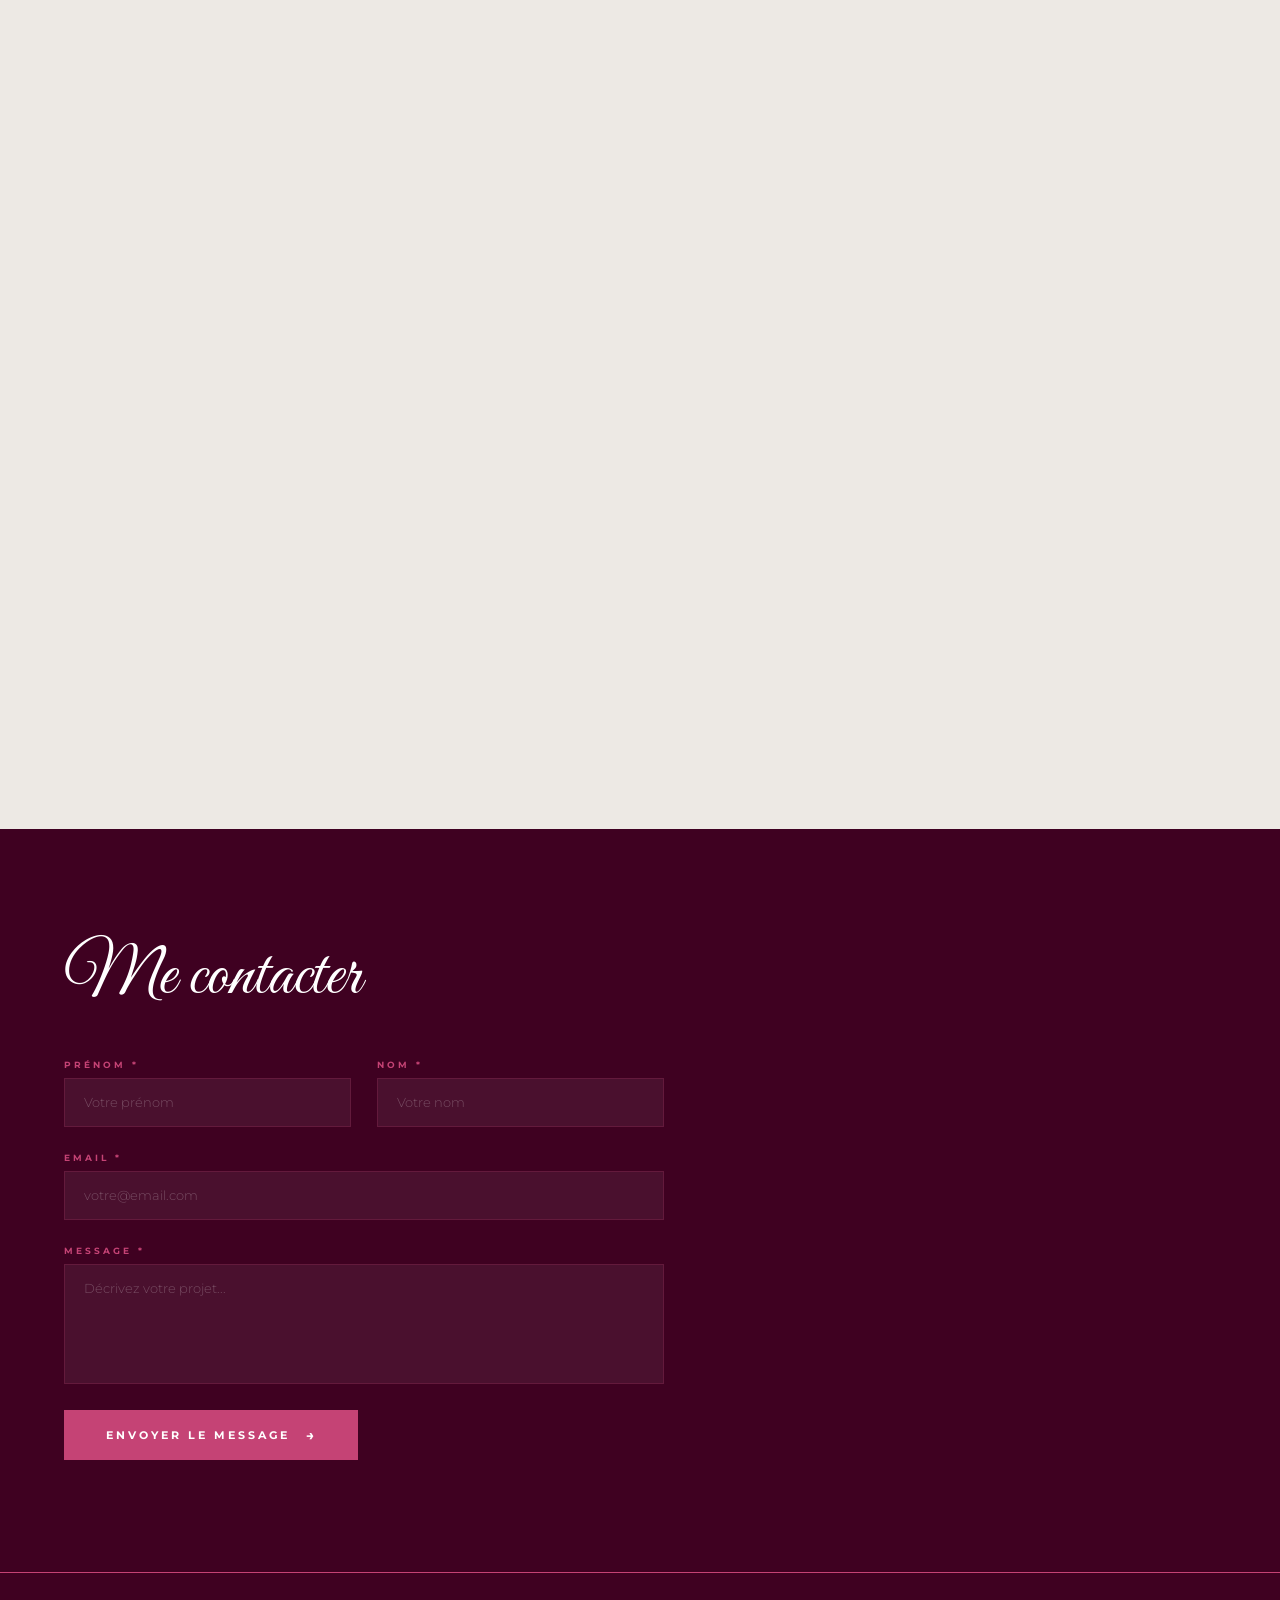
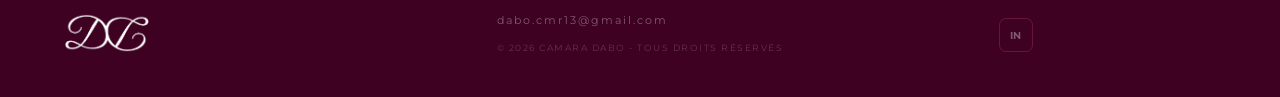
==== commit d8d06e5e: "Add project card for 'L'Esprit San Francisco' Added a new project card for 'L'Esprit San Francisco' " ====
--- a/index.html
+++ b/index.html
@@ -95,6 +95,18 @@
   <h2 class="section-title-gv fade">Mes Projets</h2>
   <div class="proj-grid">
 
+      <a href="projets/motion-san-francisco.html" class="proj-card-link fade">
+  <div class="proj-card">
+    <img src="images/GoldenGate.png" alt="L'Esprit San Francisco" onerror="this.style.display='none'">
+    <div class="proj-overlay">
+      <span class="proj-tag">Motion Design</span>
+      <div class="proj-name">L'Esprit San Francisco</div>
+      <p class="proj-desc">Motion design pour une agence touristique francophone de San Francisco.</p>
+      <span class="proj-cta">Voir le projet →</span>
+    </div>
+  </div>
+</a>
+
     <a href="projets/animation-affiche.html" class="proj-card-link fade">
   <div class="proj-card">
     <img src="images/affiche-nuit-blanche.jpg" alt="Animation Affiche Nuit Blanche" onerror="this.style.display='none'">
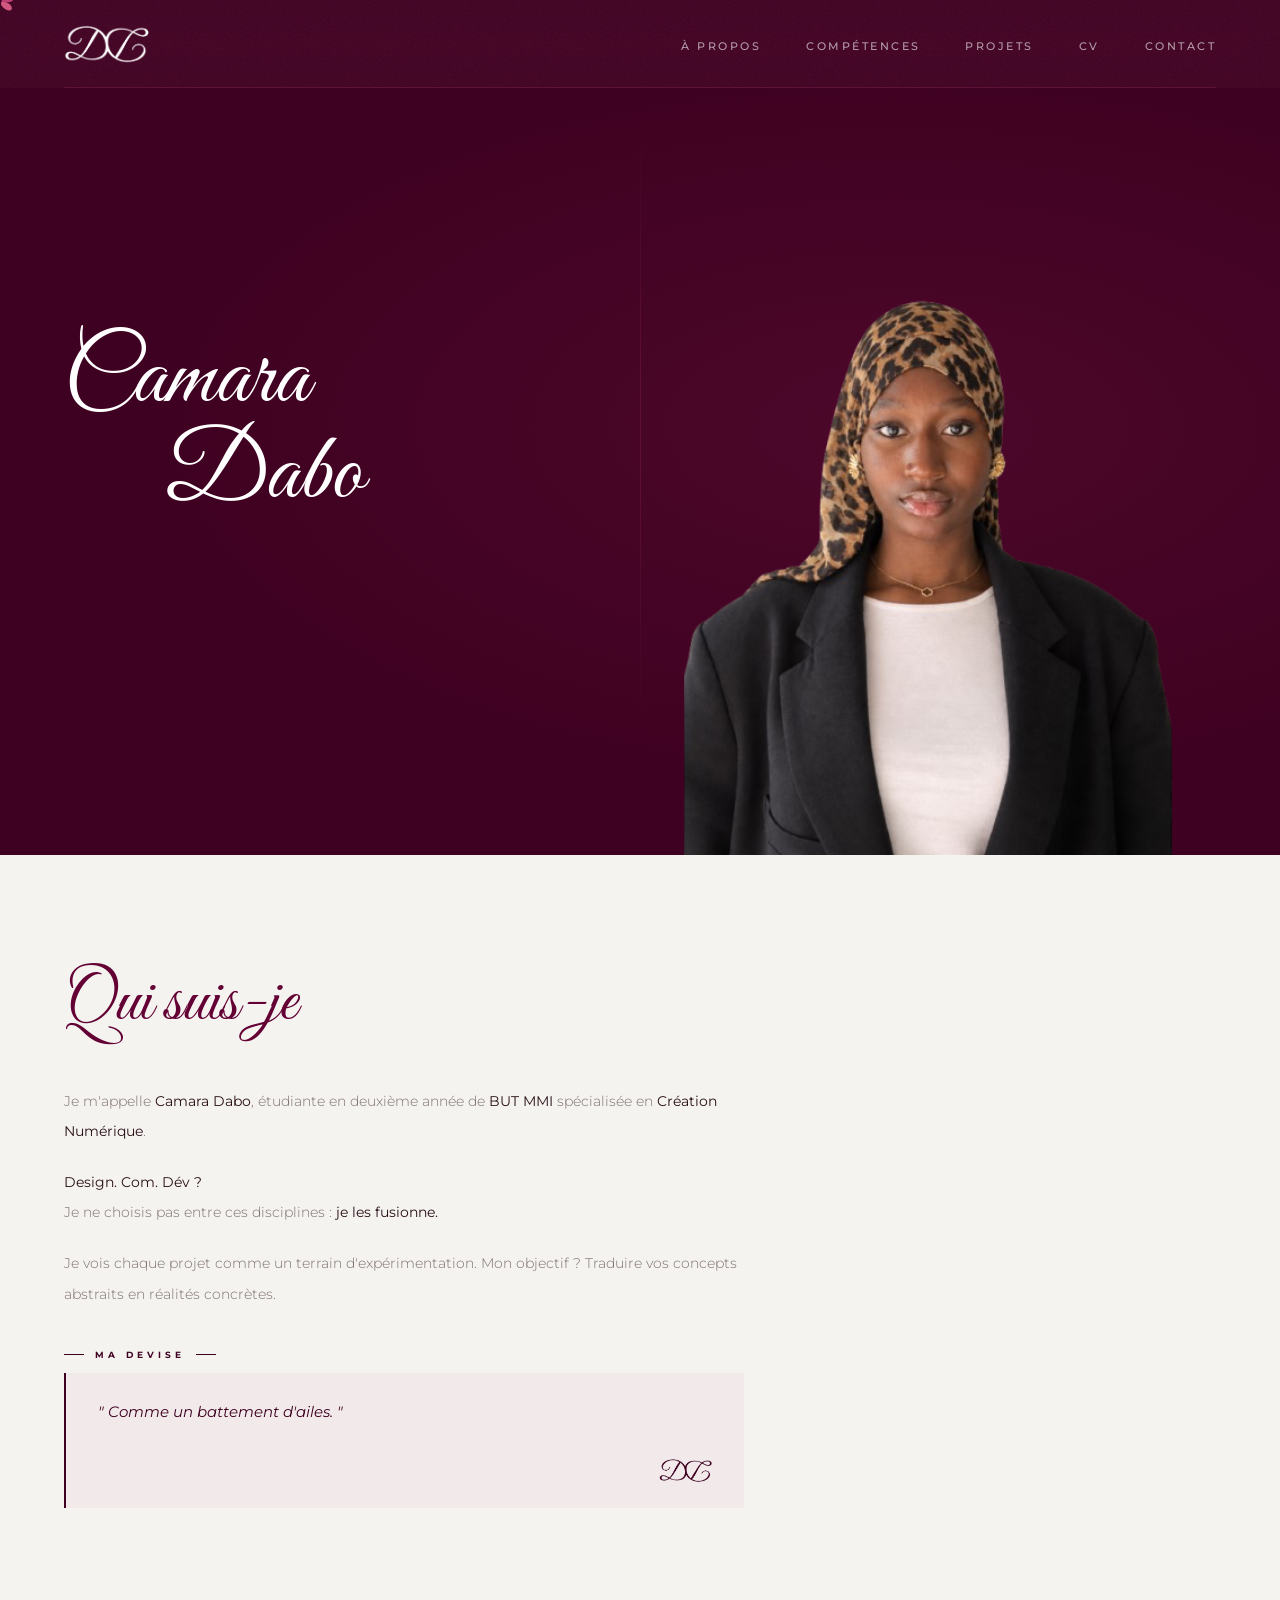
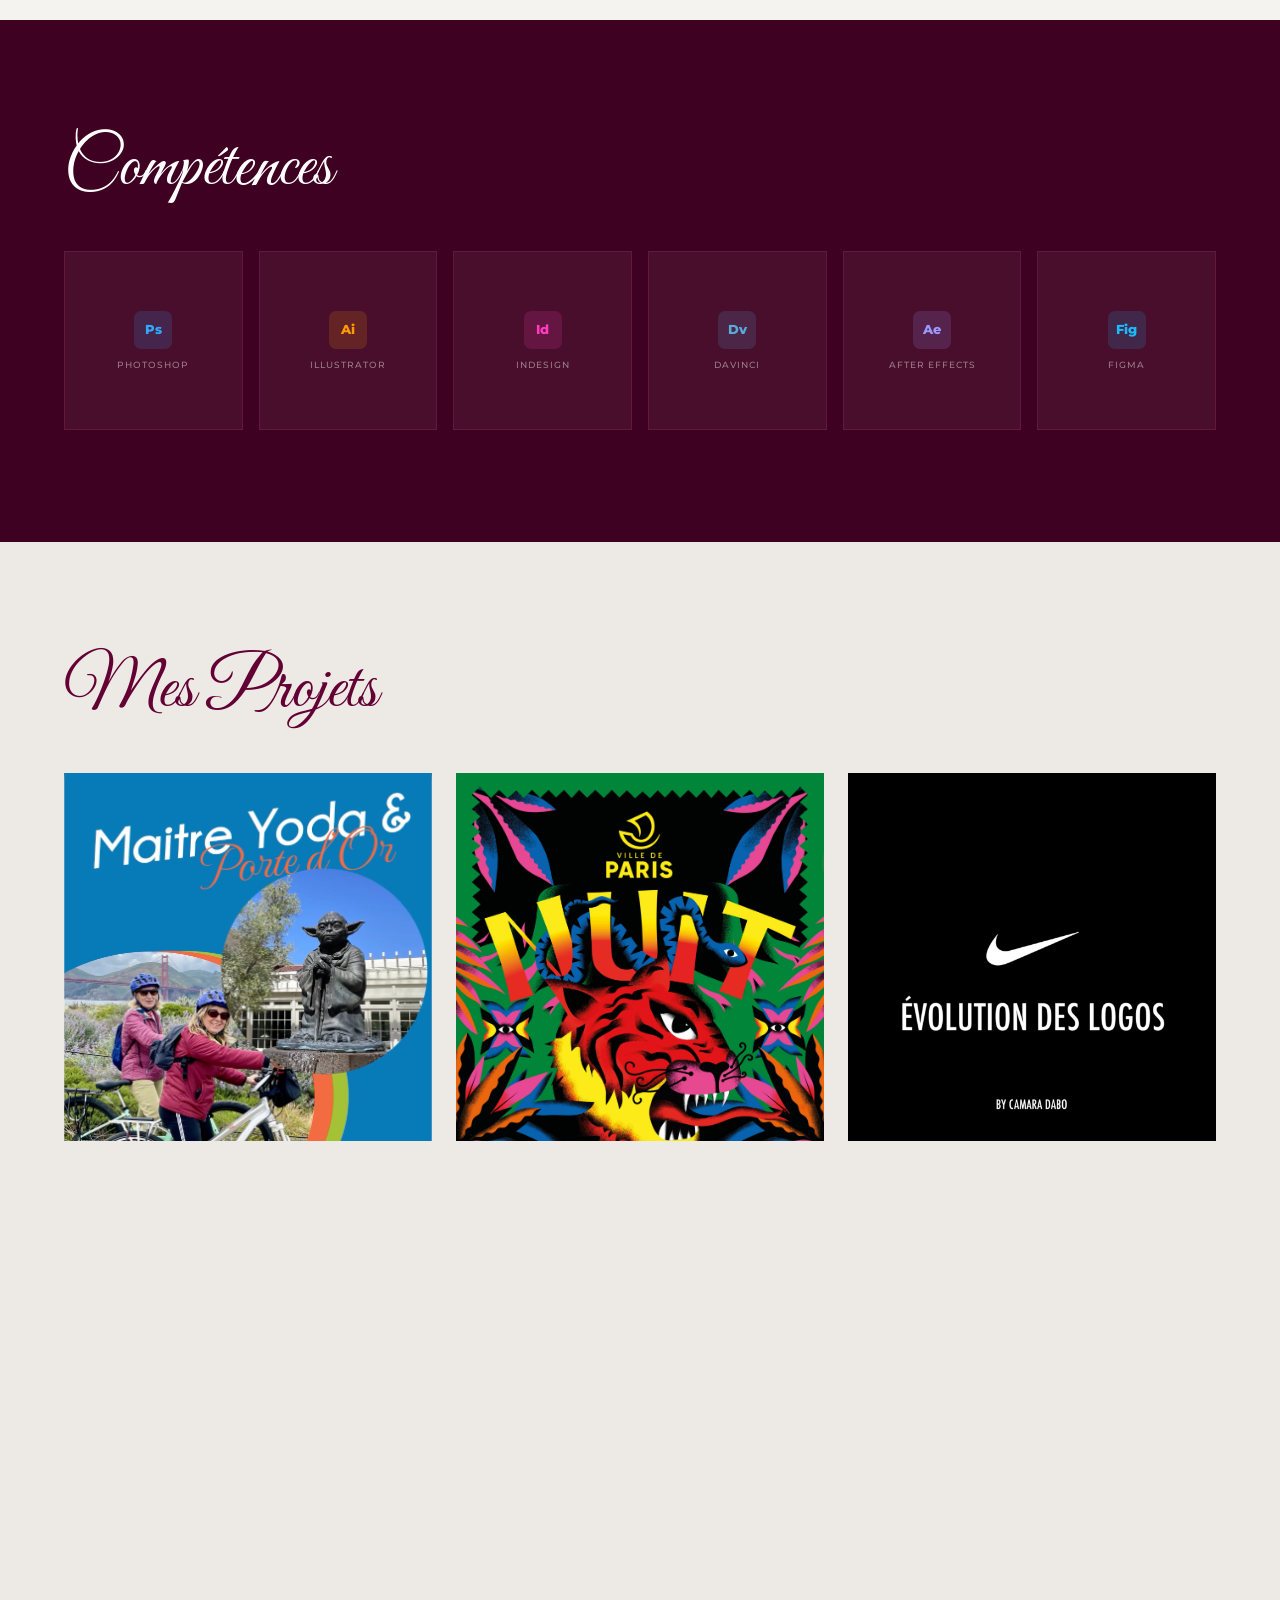
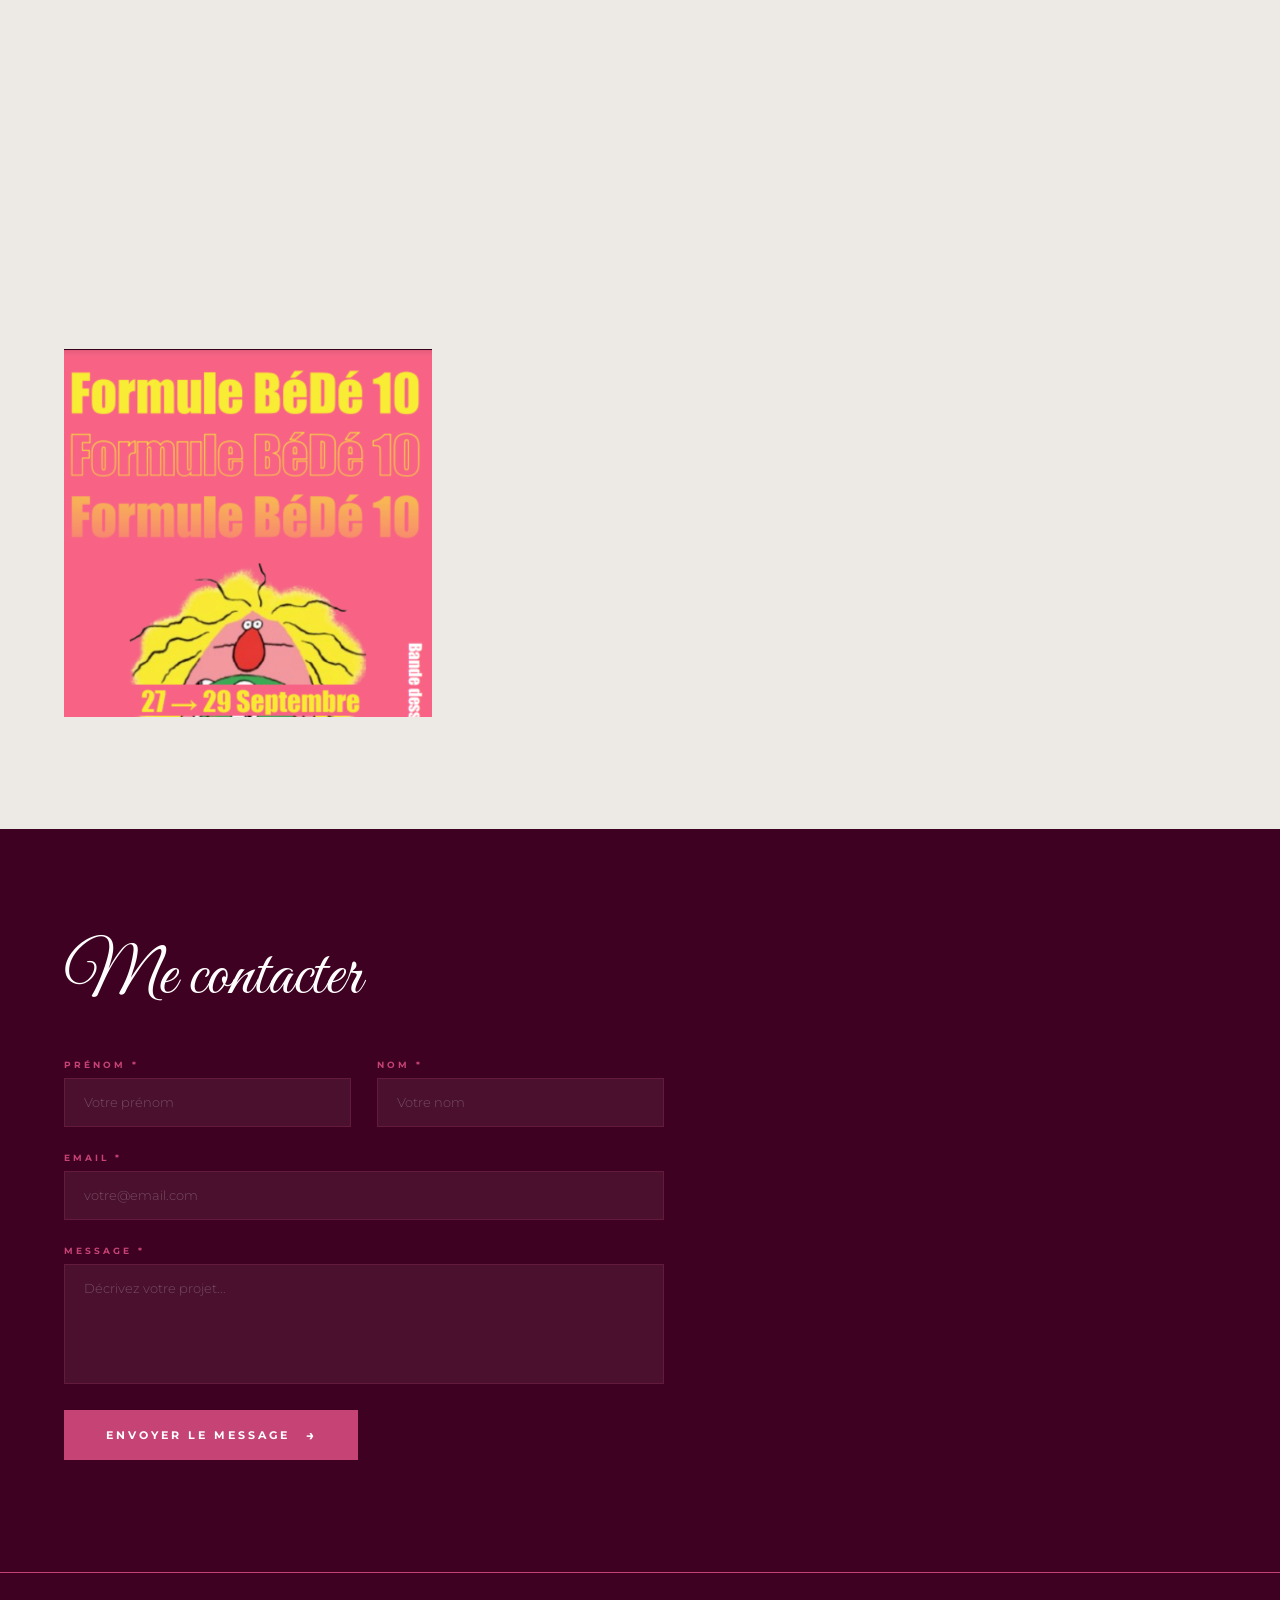
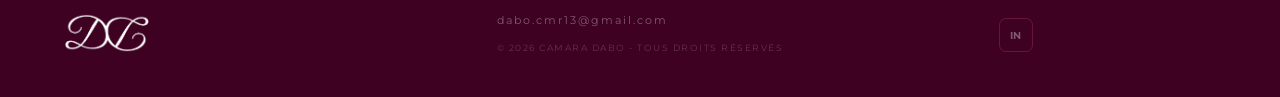
==== commit dd24bfe5: "Update project image for San Francisco project" ====
--- a/index.html
+++ b/index.html
@@ -97,7 +97,7 @@
 
       <a href="projets/motion-san-francisco.html" class="proj-card-link fade">
   <div class="proj-card">
-    <img src="images/GoldenGate.png" alt="L'Esprit San Francisco" onerror="this.style.display='none'">
+    <img src="images/espritsanfrancisco.png" alt="L'Esprit San Francisco" onerror="this.style.display='none'">
     <div class="proj-overlay">
       <span class="proj-tag">Motion Design</span>
       <div class="proj-name">L'Esprit San Francisco</div>
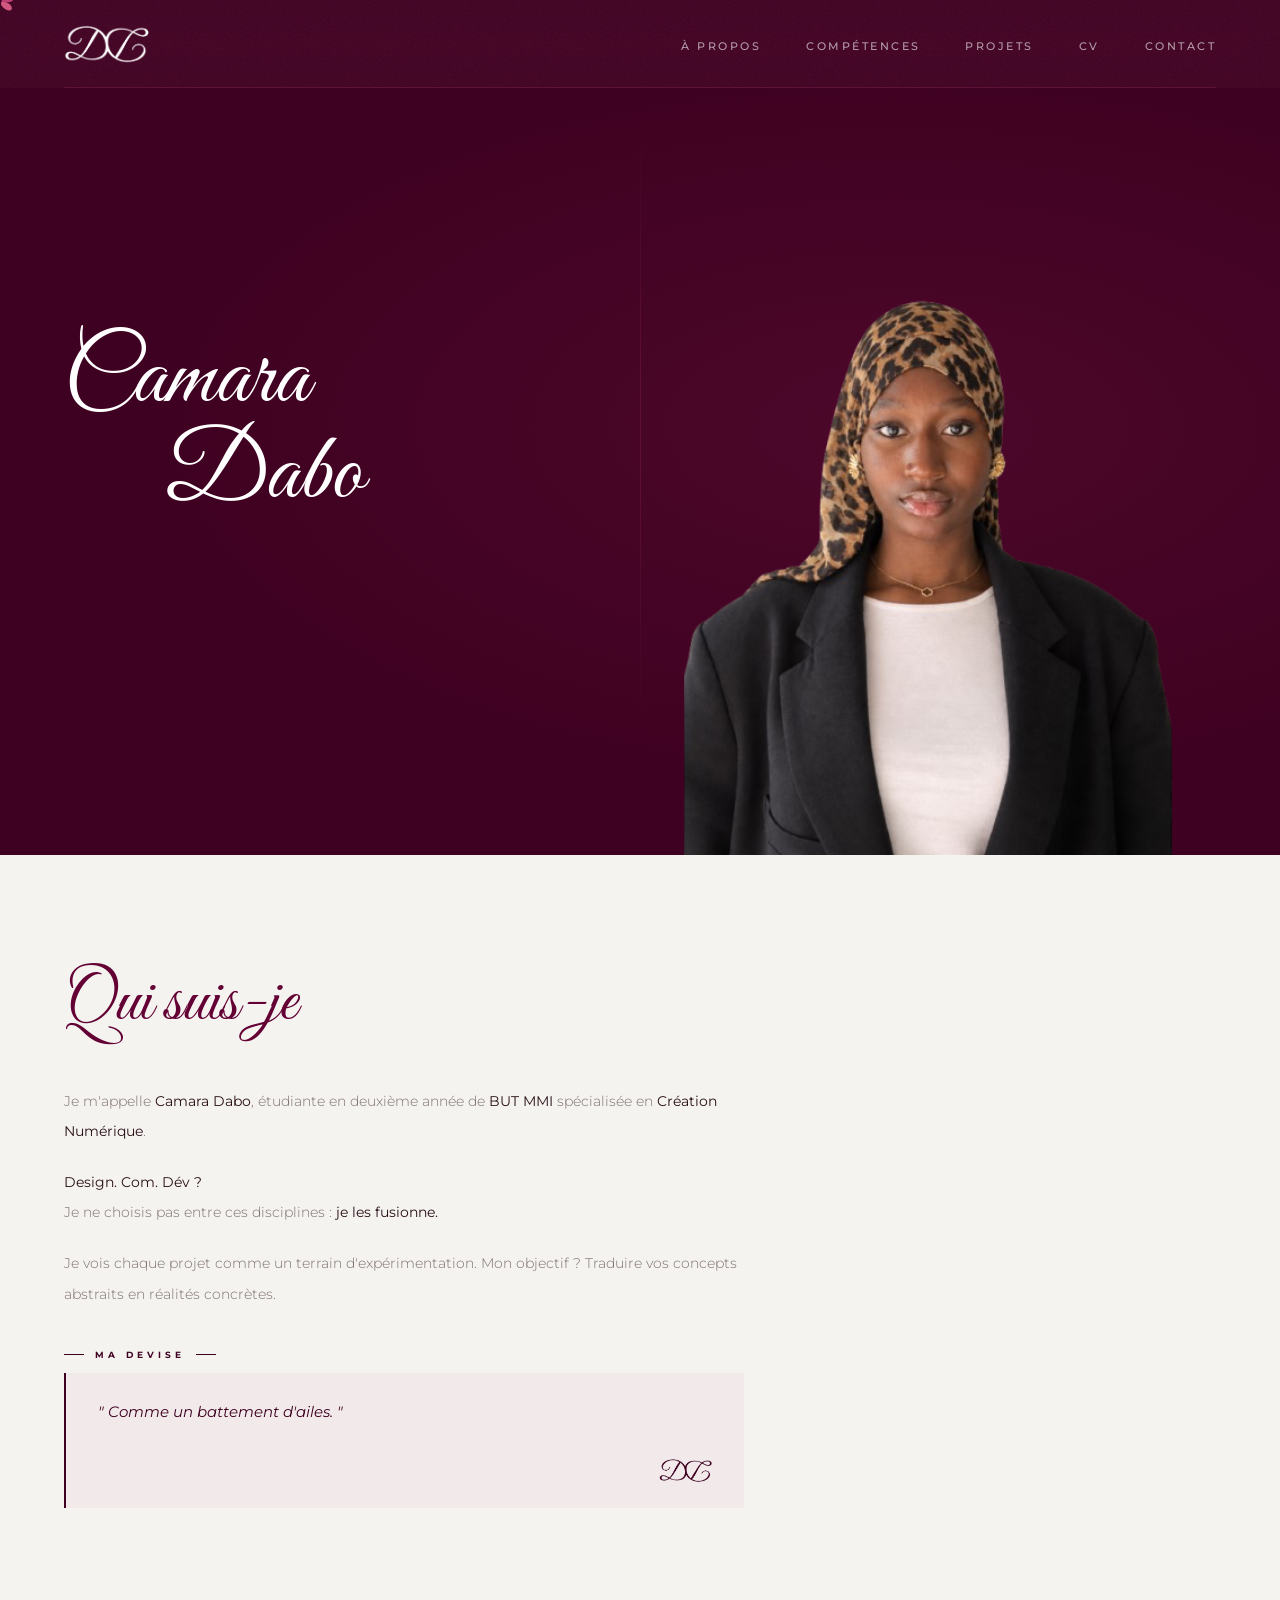
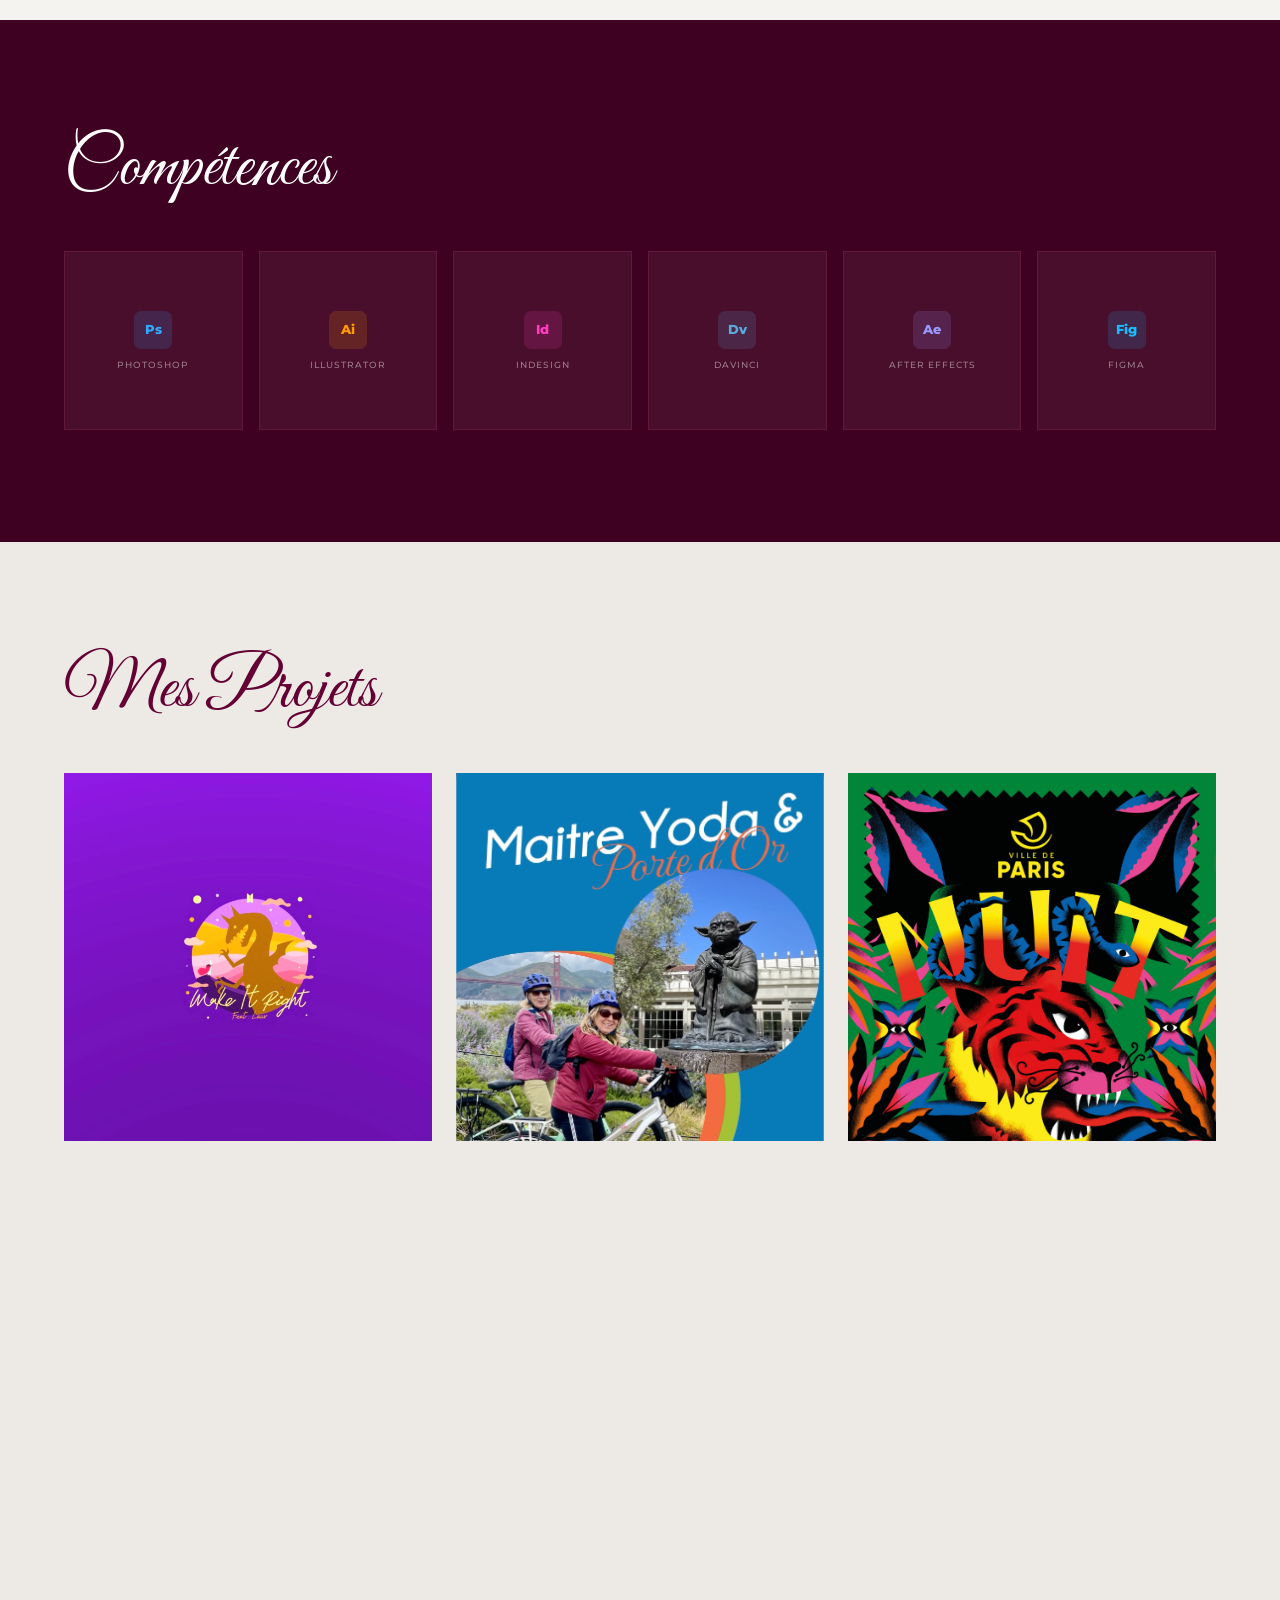
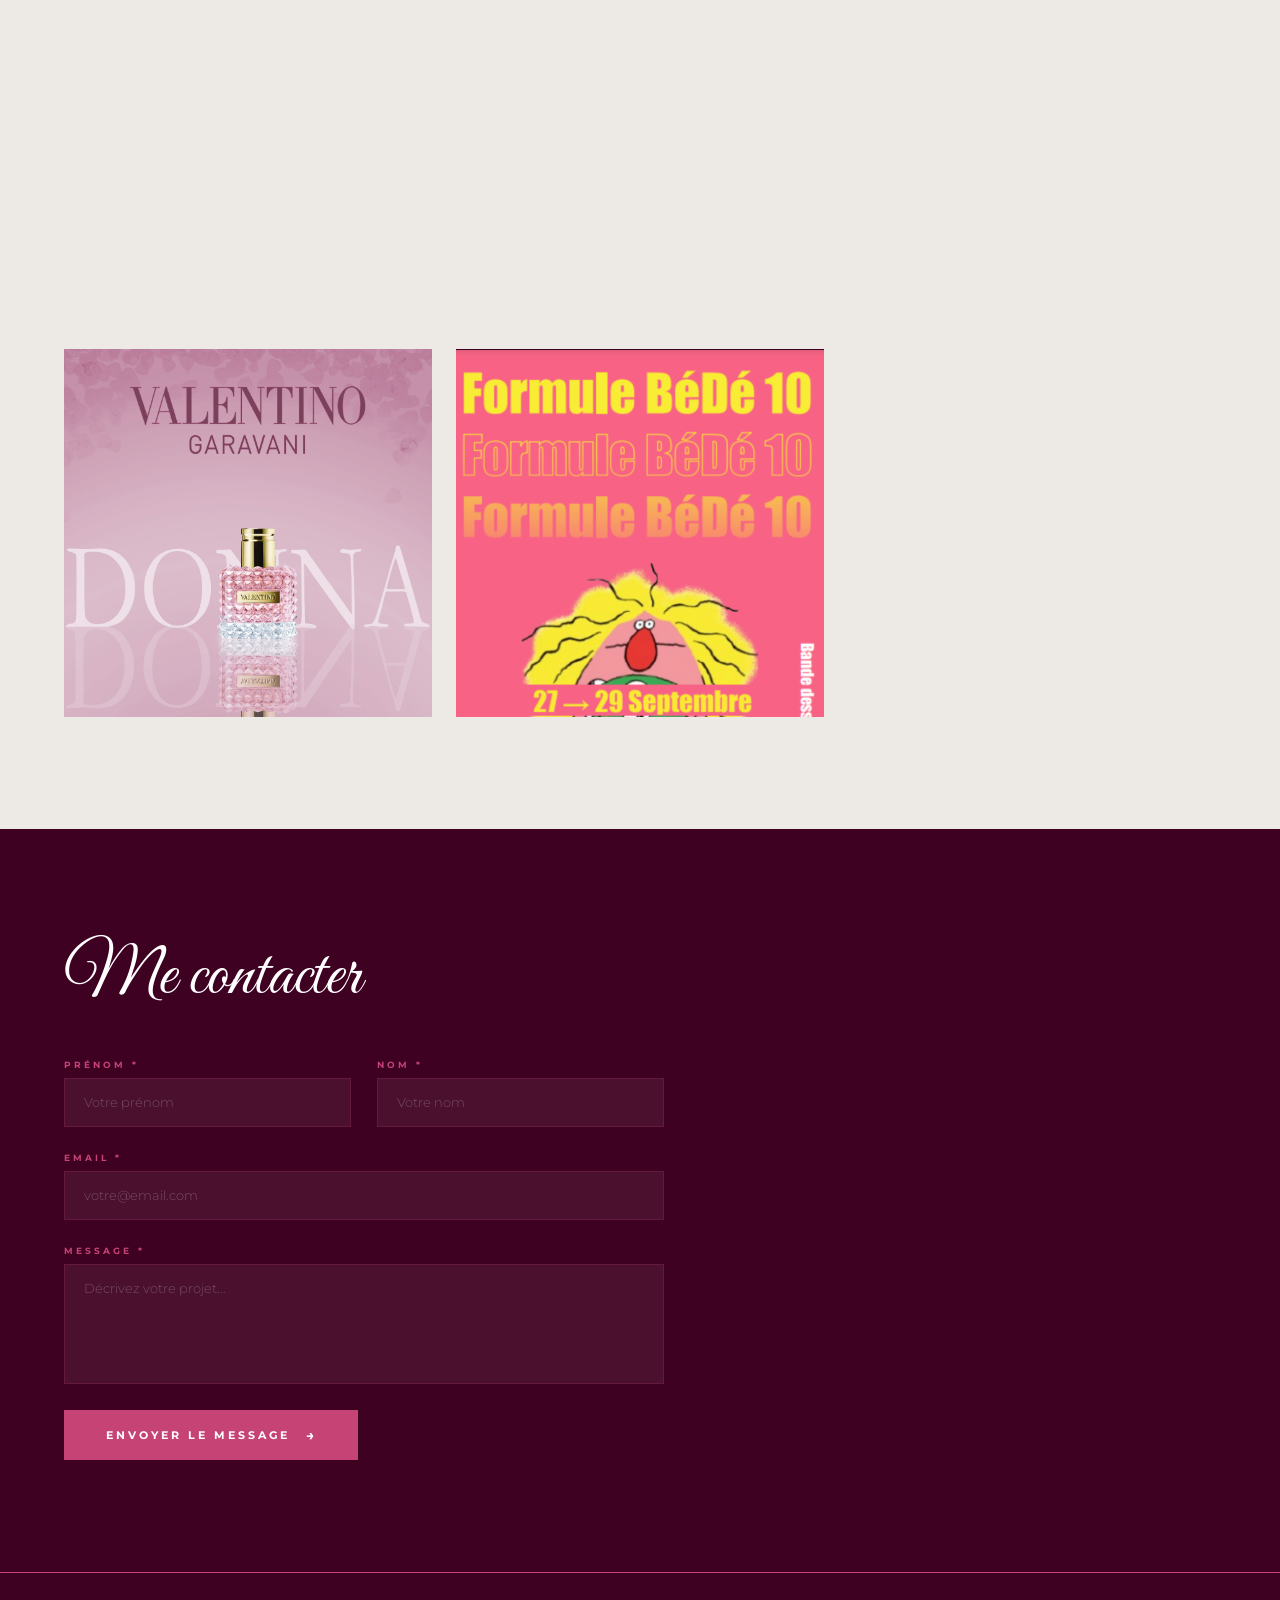
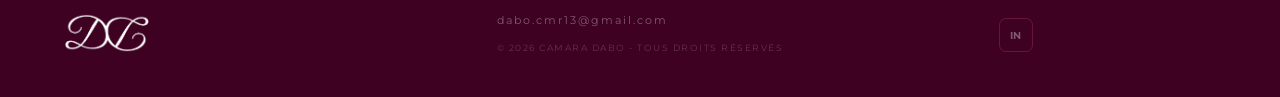
==== commit 52241df4: "Add 'Clip Collage' project card to index.html Added a new project card for 'Clip Collage' with detai" ====
--- a/index.html
+++ b/index.html
@@ -95,6 +95,18 @@
   <h2 class="section-title-gv fade">Mes Projets</h2>
   <div class="proj-grid">
 
+          <a href="projets/clip-collage.html" class="proj-card-link fade">
+  <div class="proj-card">
+    <img src="images/clip-collage.png" alt="Clip Collage BTS" onerror="this.style.display='none'">
+    <div class="proj-overlay">
+      <span class="proj-tag">Motion Design</span>
+      <div class="proj-name">Clip Collage</div>
+      <p class="proj-desc">Clip collage animé sur Make It Right de BTS feat. Lauv.</p>
+      <span class="proj-cta">Voir le projet →</span>
+    </div>
+  </div>
+</a>
+
       <a href="projets/motion-san-francisco.html" class="proj-card-link fade">
   <div class="proj-card">
     <img src="images/espritsanfrancisco.png" alt="L'Esprit San Francisco" onerror="this.style.display='none'">
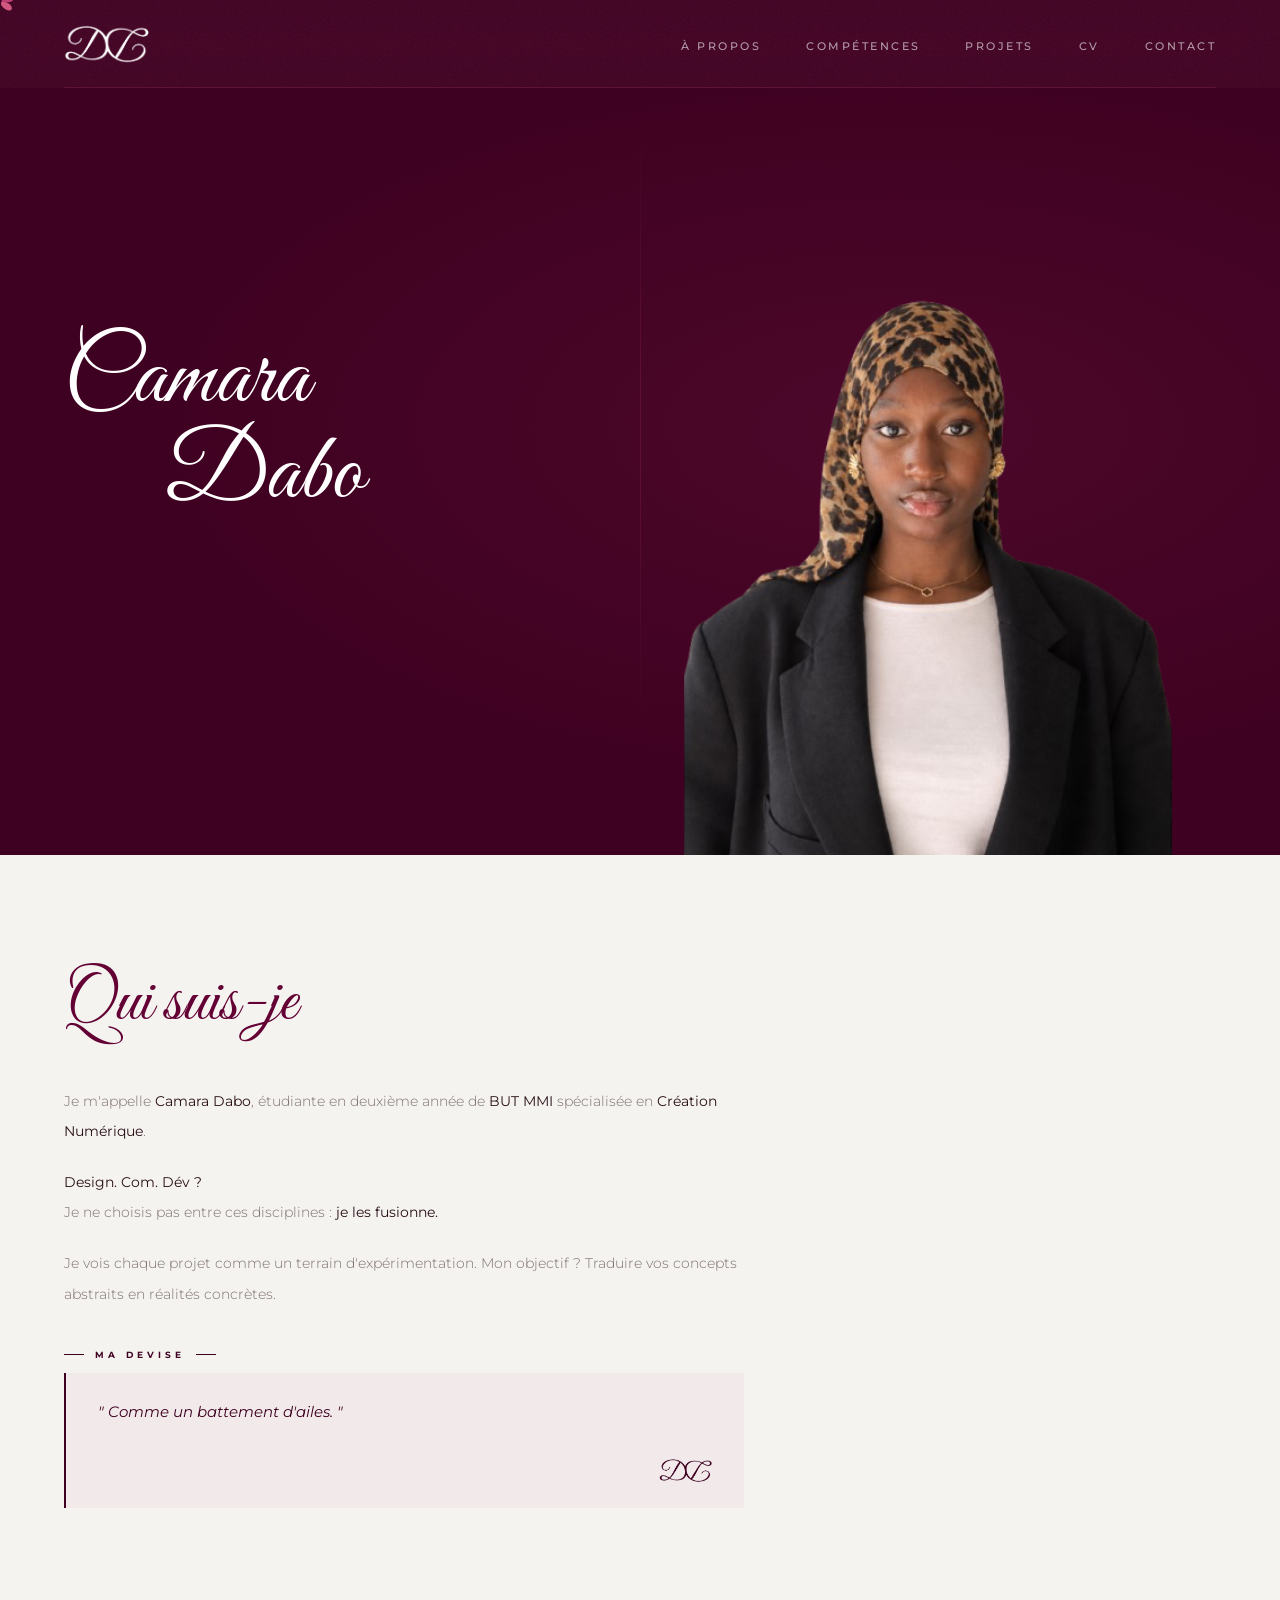
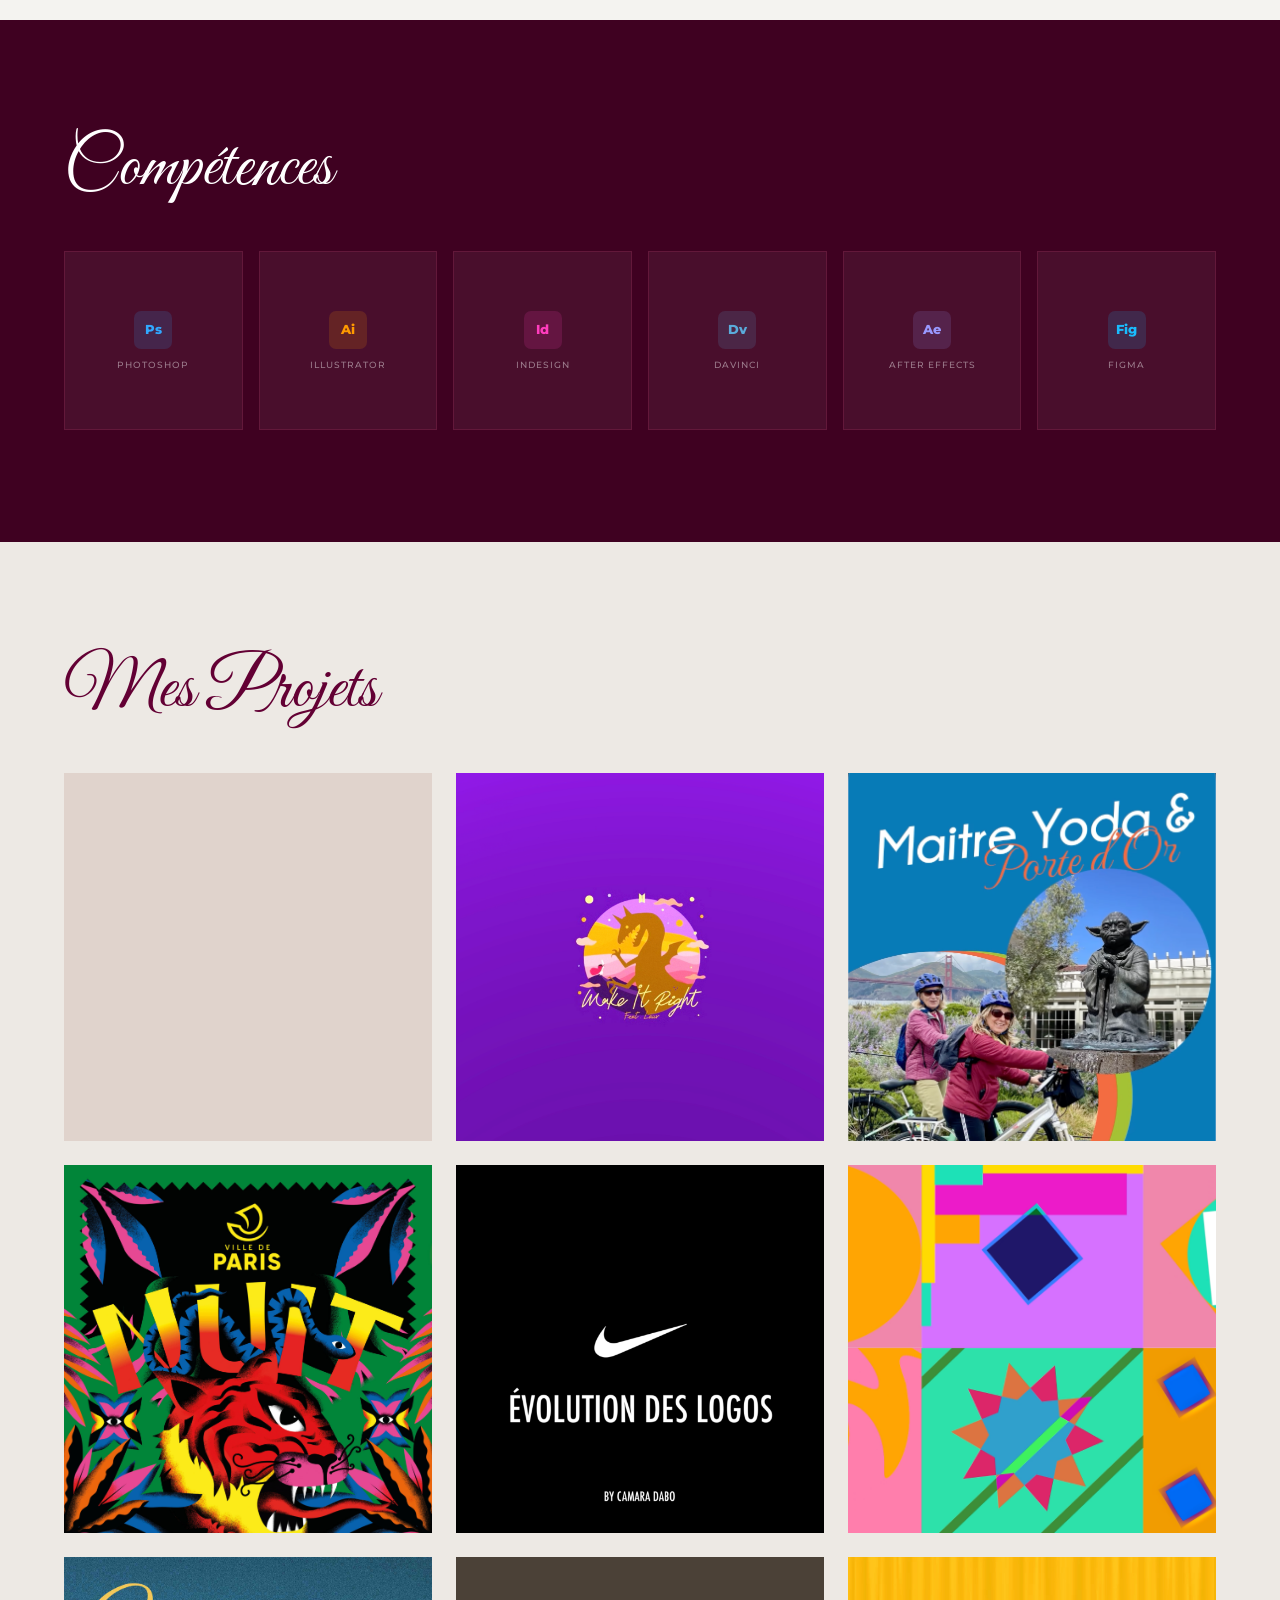
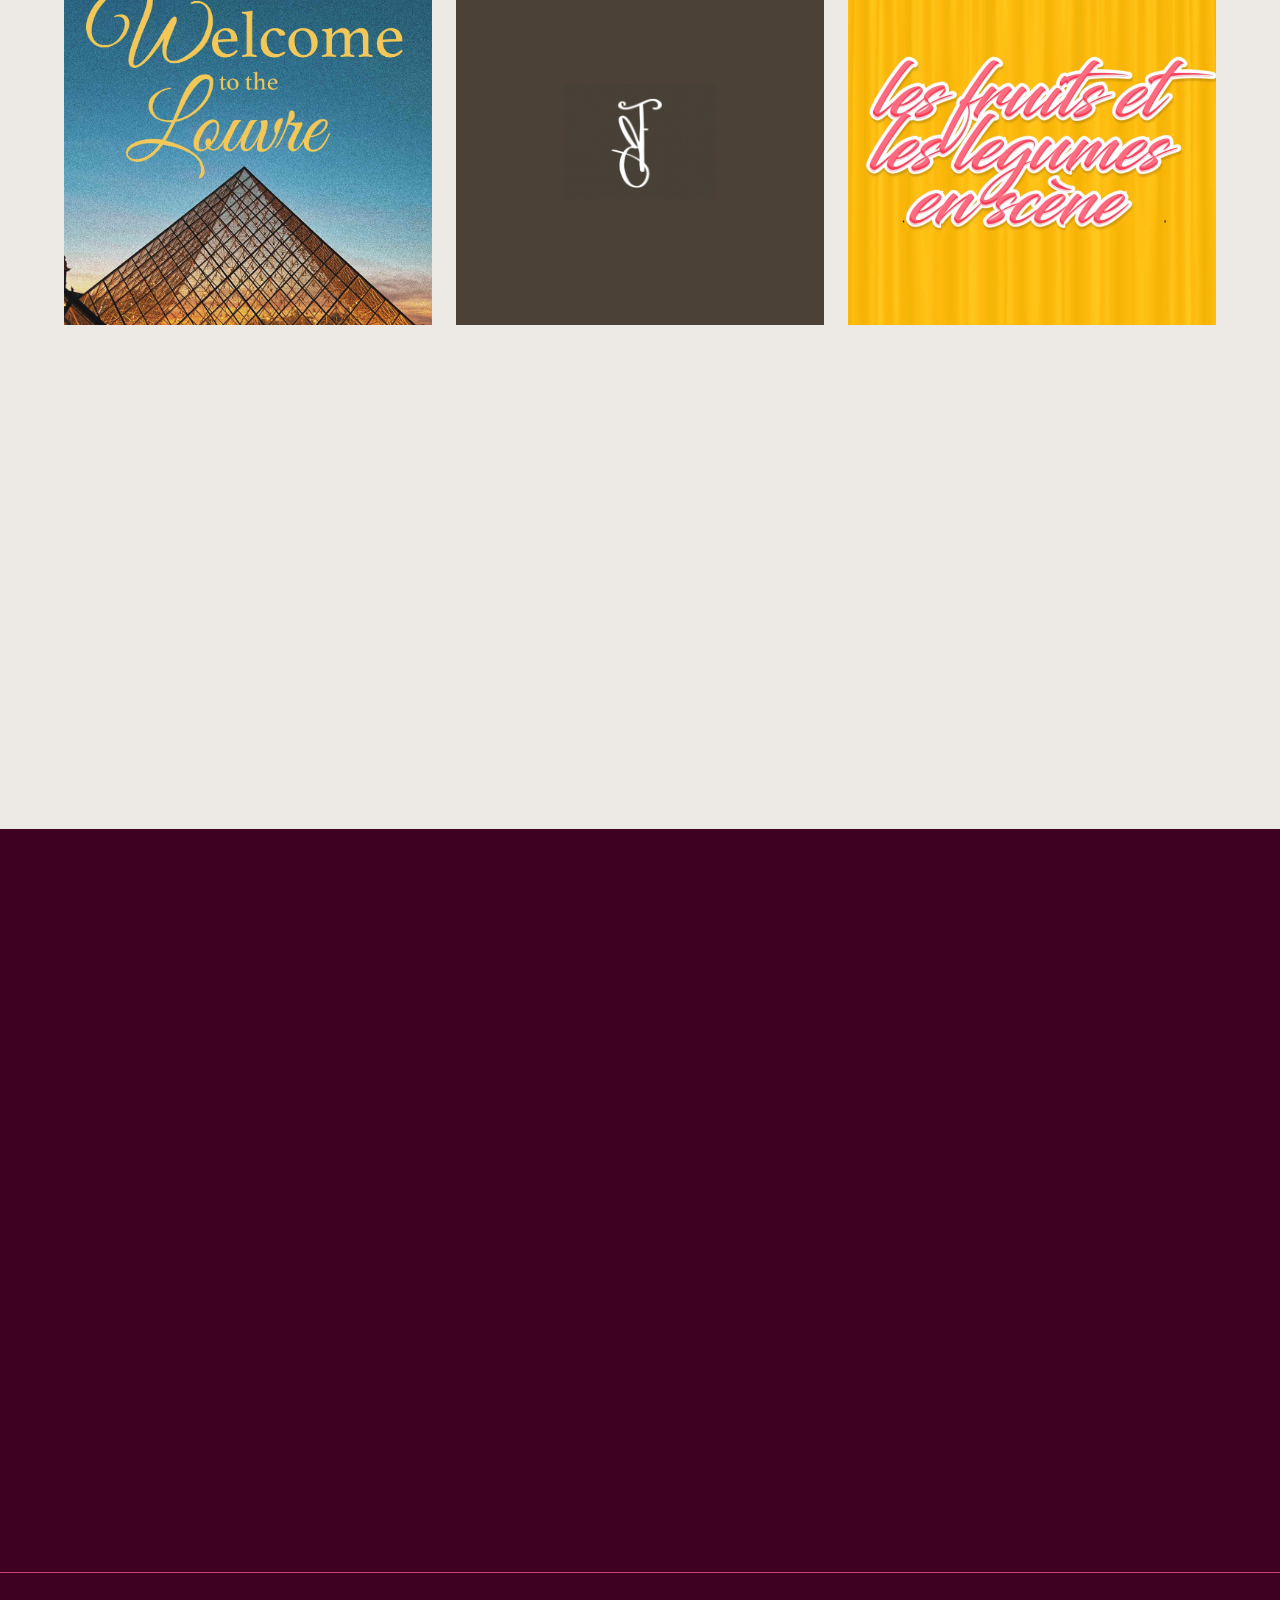
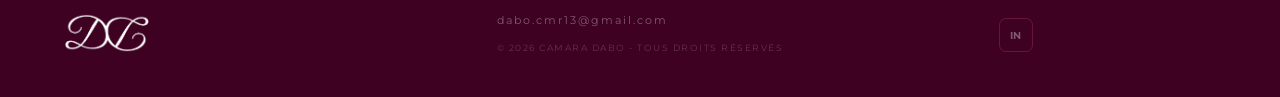
==== commit 67982ee9: "Add project card for content creation internship" ====
--- a/index.html
+++ b/index.html
@@ -95,6 +95,17 @@
   <h2 class="section-title-gv fade">Mes Projets</h2>
   <div class="proj-grid">
 
+      <a href="projets/stage-deco-du-monde.html" class="proj-card-link fade">
+  <div class="proj-card">
+    <img src="images/LogoDestockDiscount.jpg" alt="Stage création de contenu" onerror="this.style.display='none'">
+    <div class="proj-overlay">
+      <span class="proj-tag">Stage · Communication digitale et Création de contenu</span>
+      <div class="proj-name">Mon stage</div>
+      <p class="proj-desc">Reels animés, carrousels, affiches et visuels produits créés pendant mon stage en communication digitale.</p>
+      <span class="proj-cta">Voir le projet →</span>
+    </div>
+  </div>
+
           <a href="projets/clip-collage.html" class="proj-card-link fade">
   <div class="proj-card">
     <img src="images/clip-collage.png" alt="Clip Collage BTS" onerror="this.style.display='none'">
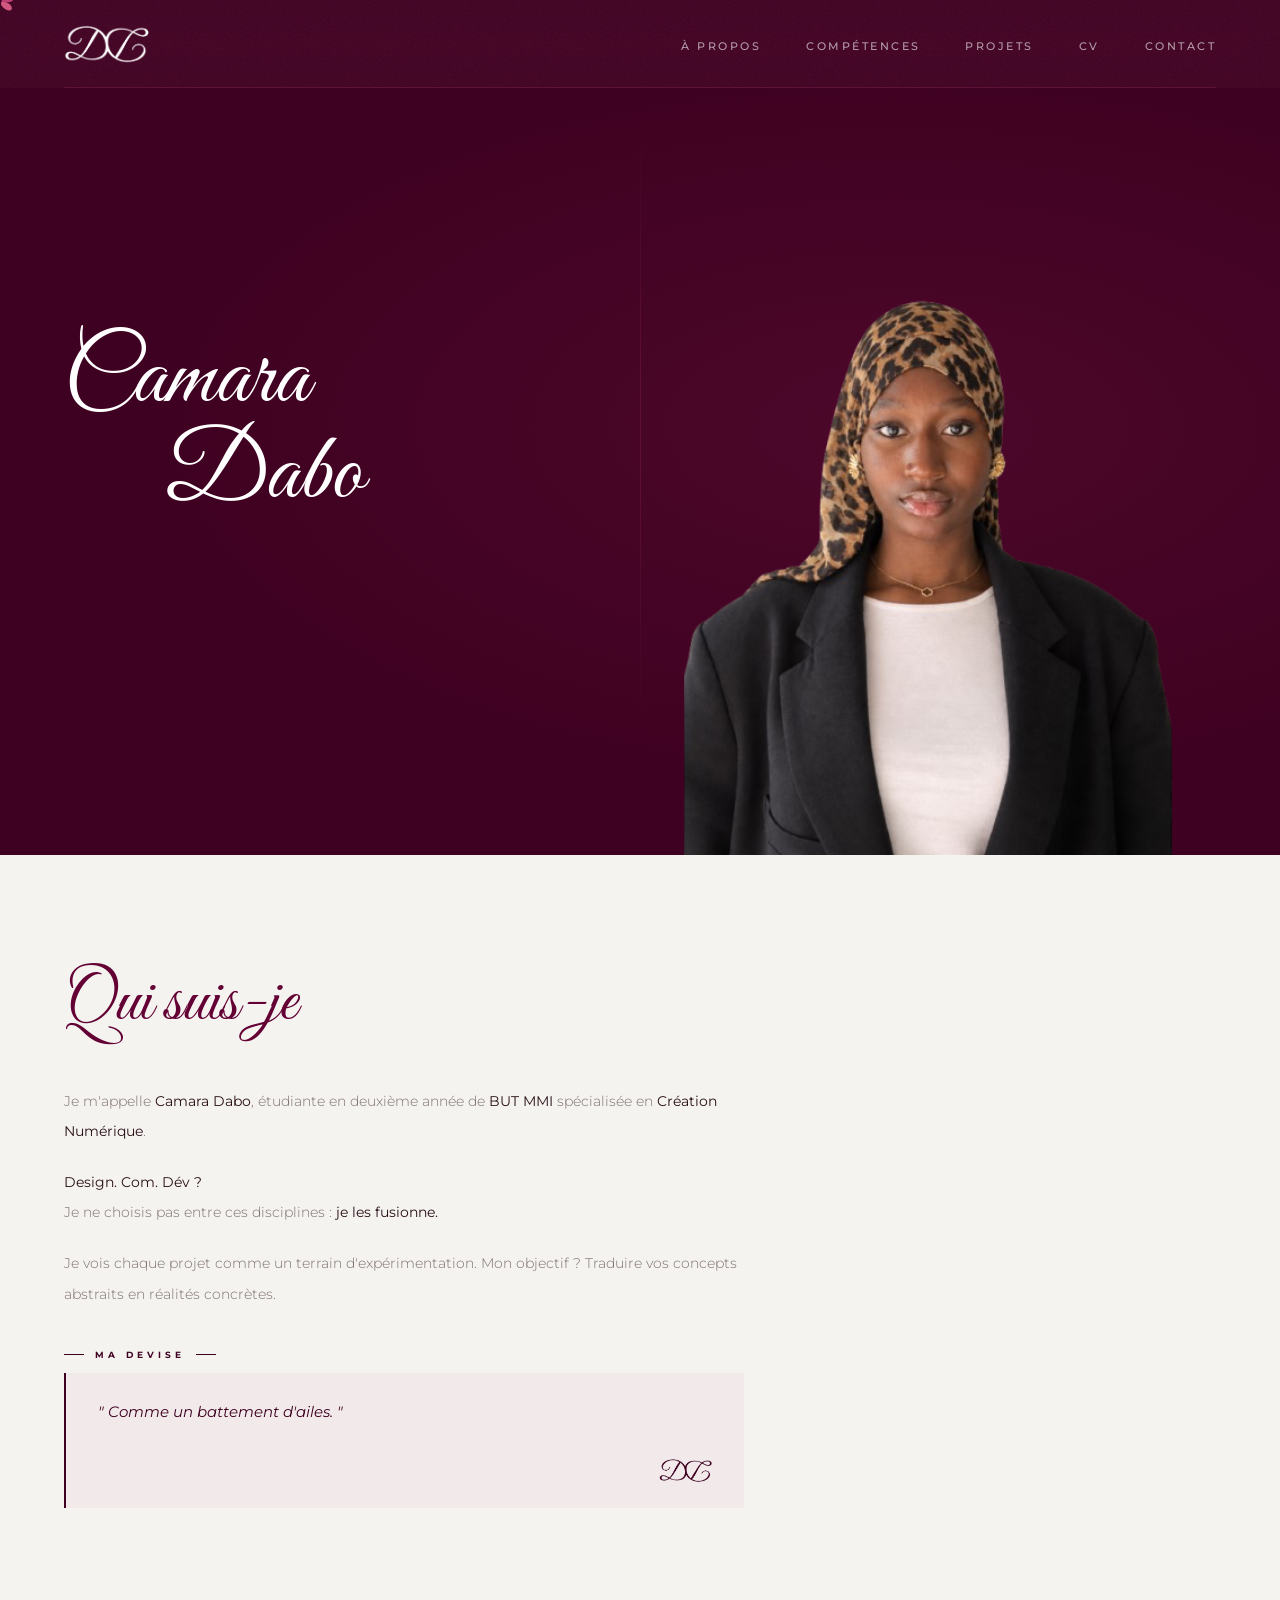
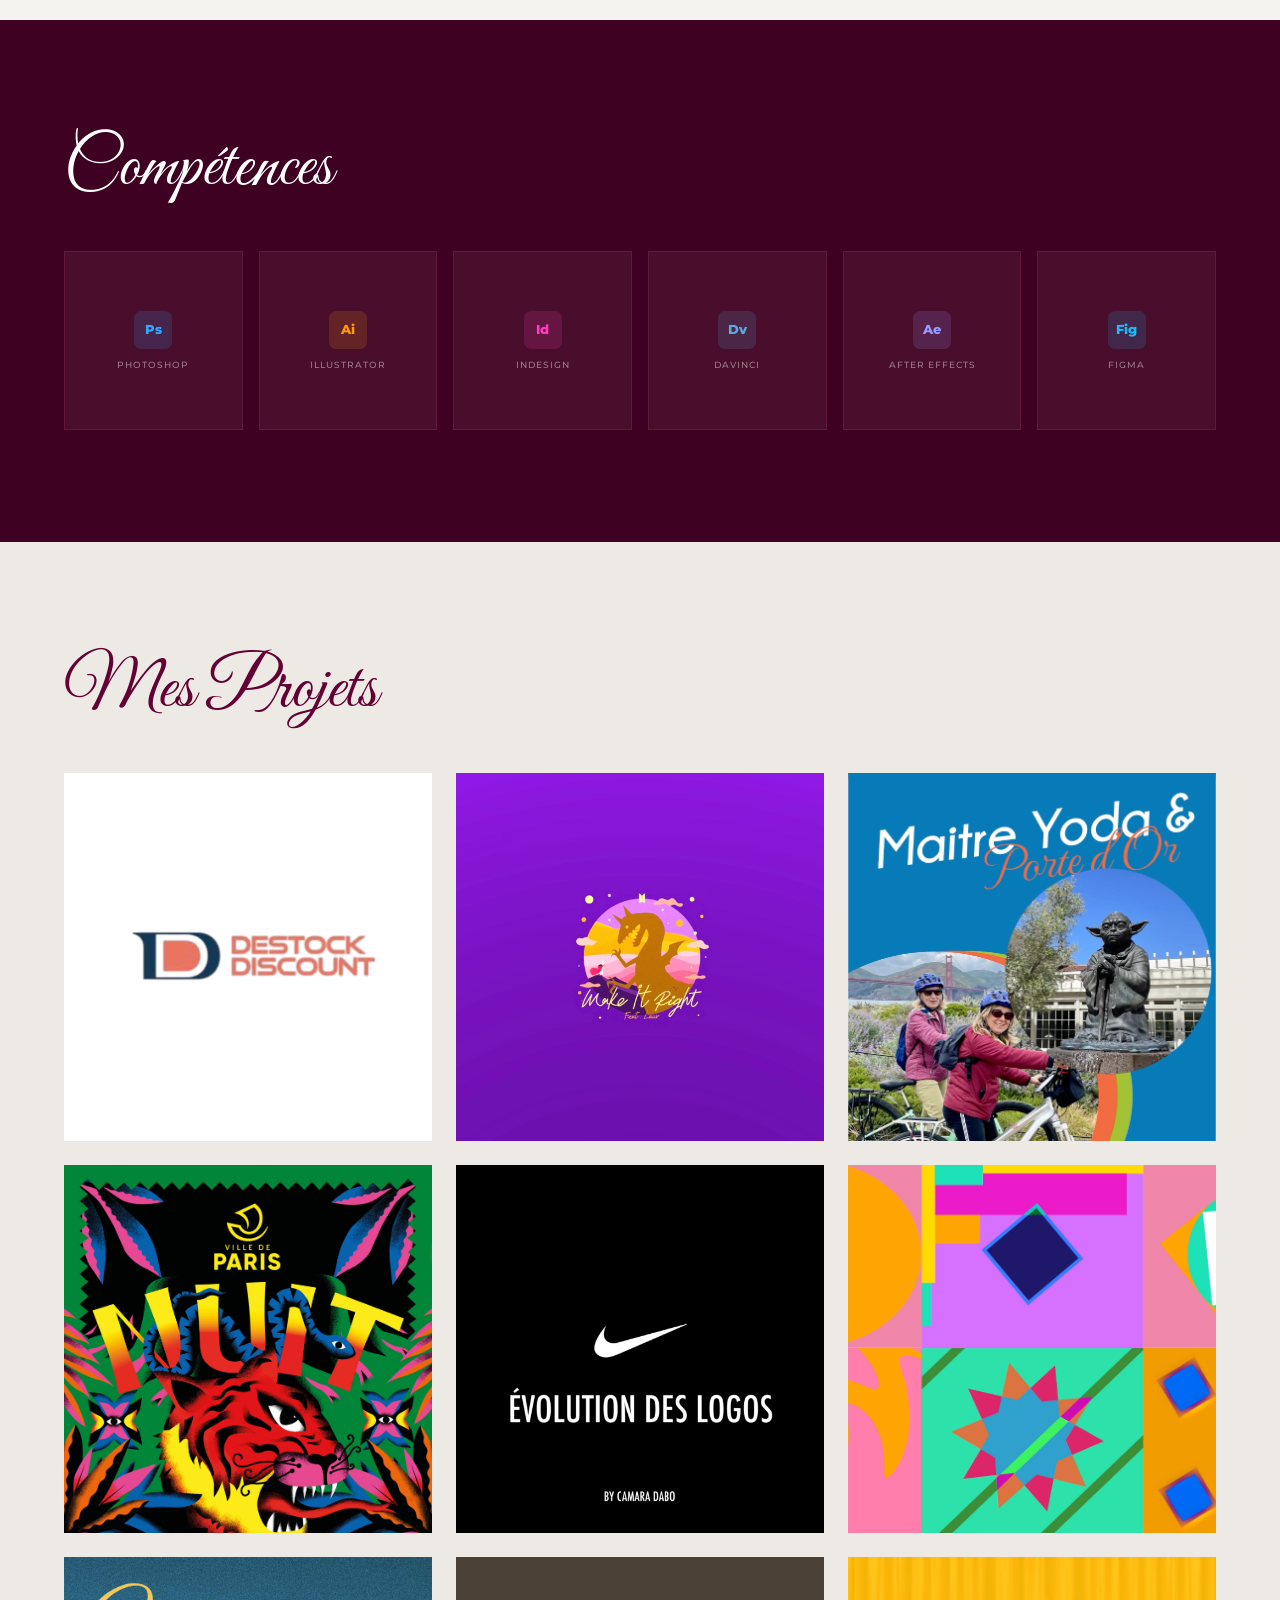
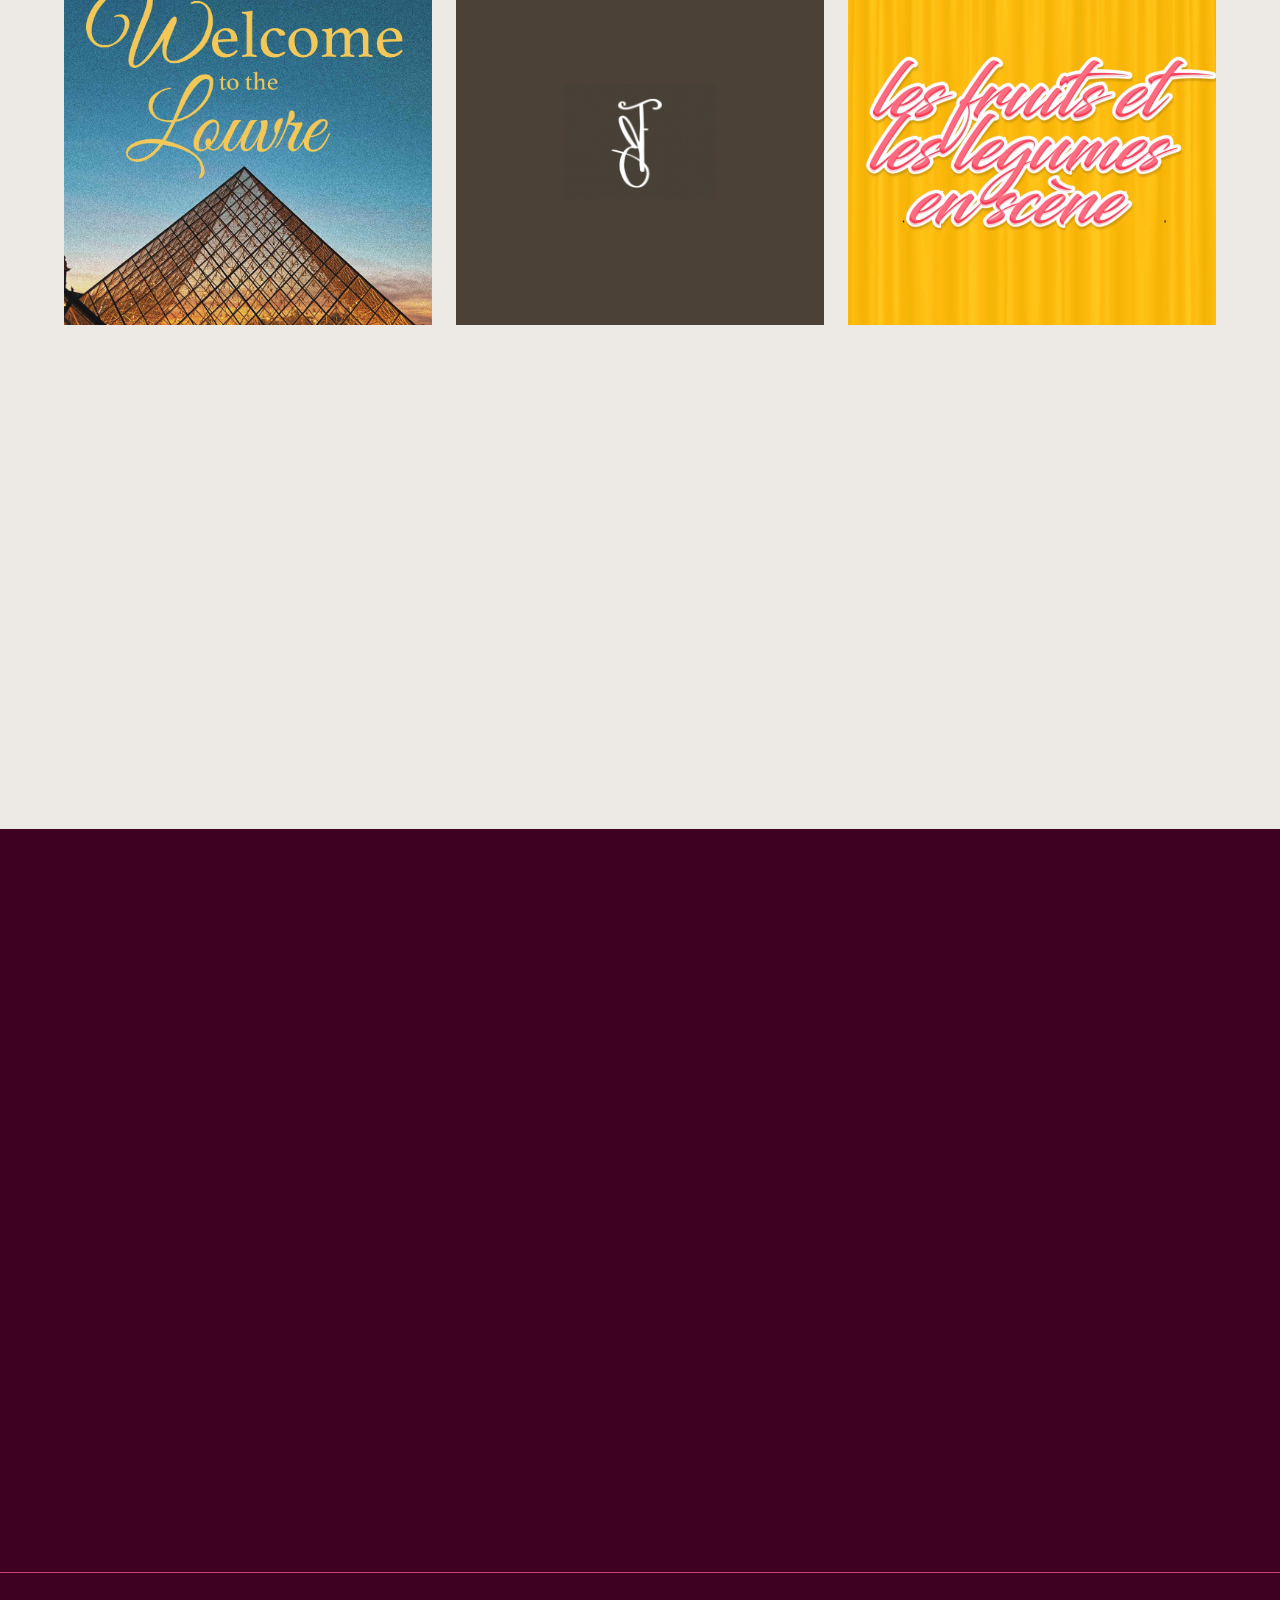
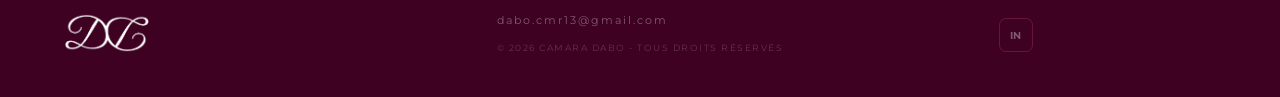
==== commit 99b3a1ad: "Update CV link in index.html" ====
--- a/index.html
+++ b/index.html
@@ -28,7 +28,7 @@
     <li><a href="#about">À propos</a></li>
     <li><a href="#skills">Compétences</a></li>
     <li><a href="#projects">Projets</a></li>
-    <li><a href="CV-Camara-Dabo.pdf" target="_blank">Cv</a></li>
+    <li><a href="CV-Dabo-Camara.pdf" target="_blank">Cv</a></li>
     <li><a href="#contact">Contact</a></li>
   </ul>
   <button class="burger" id="burger" aria-label="Menu">
